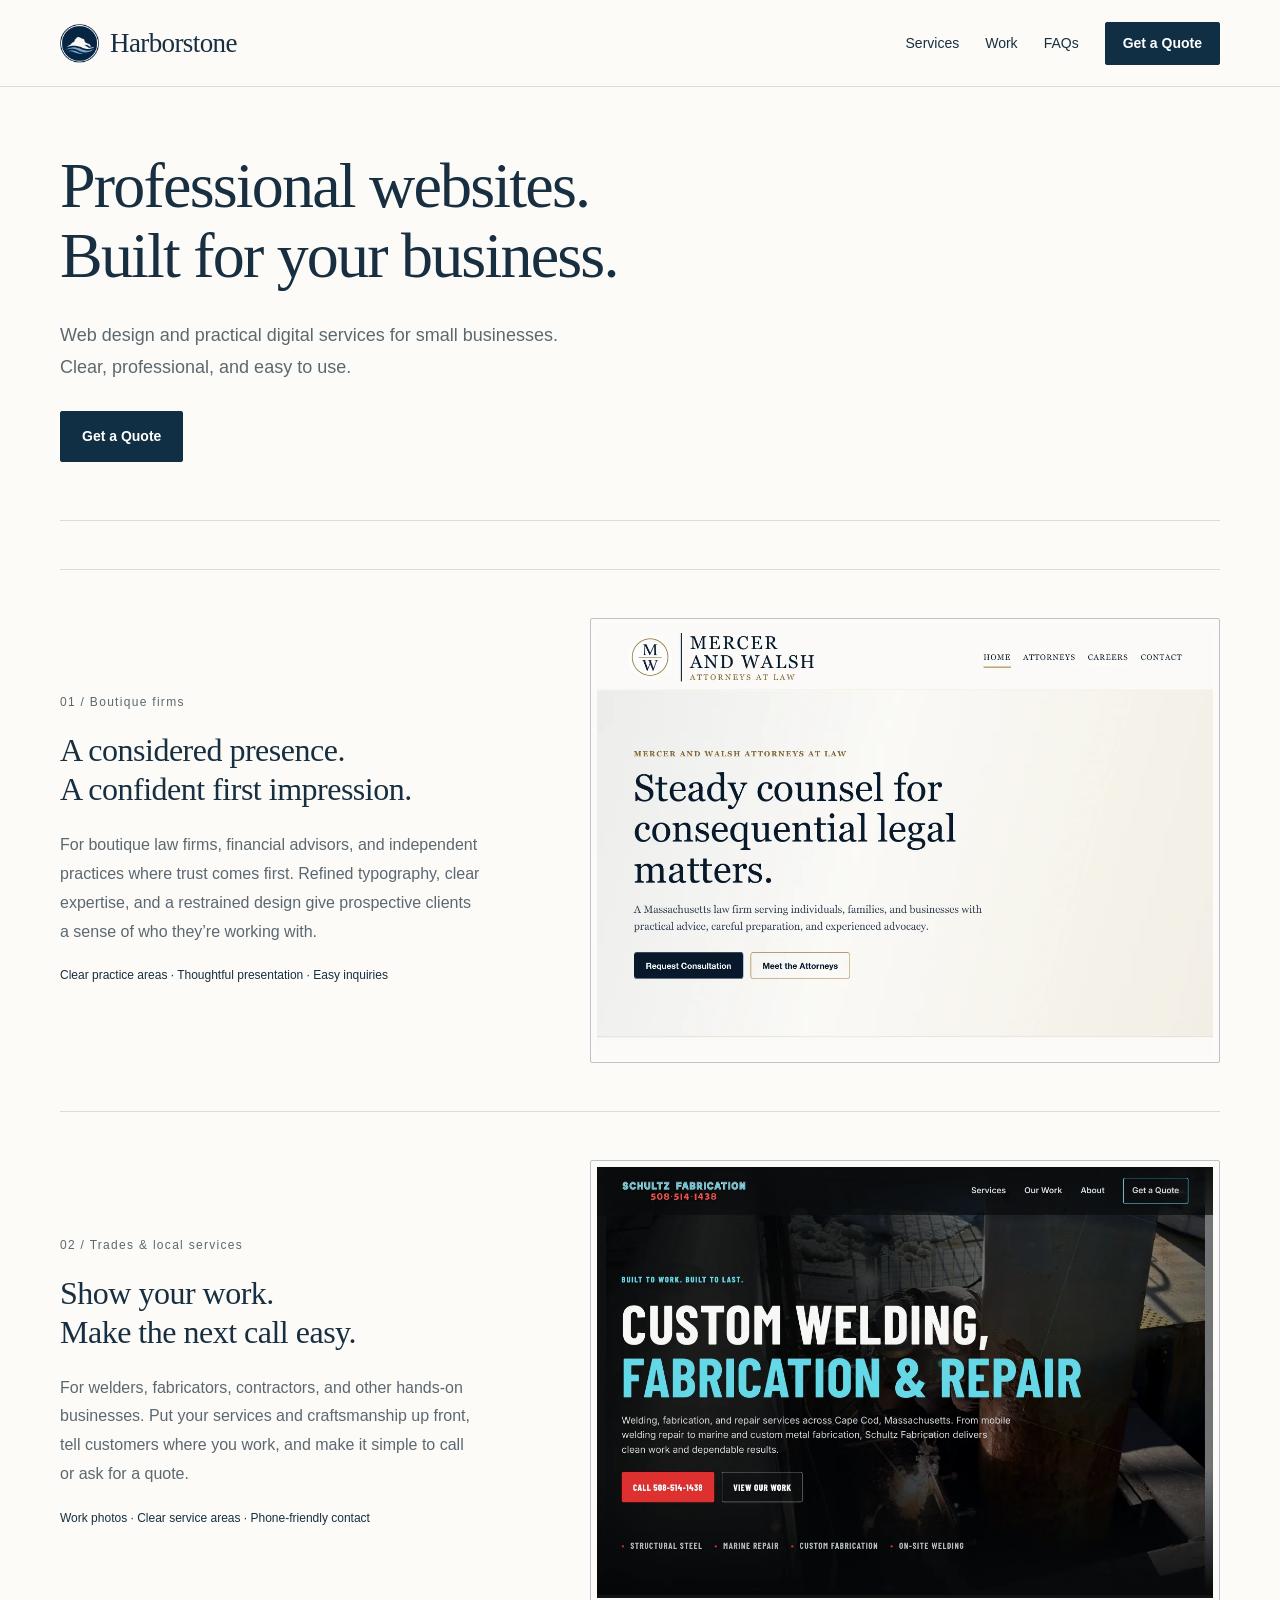
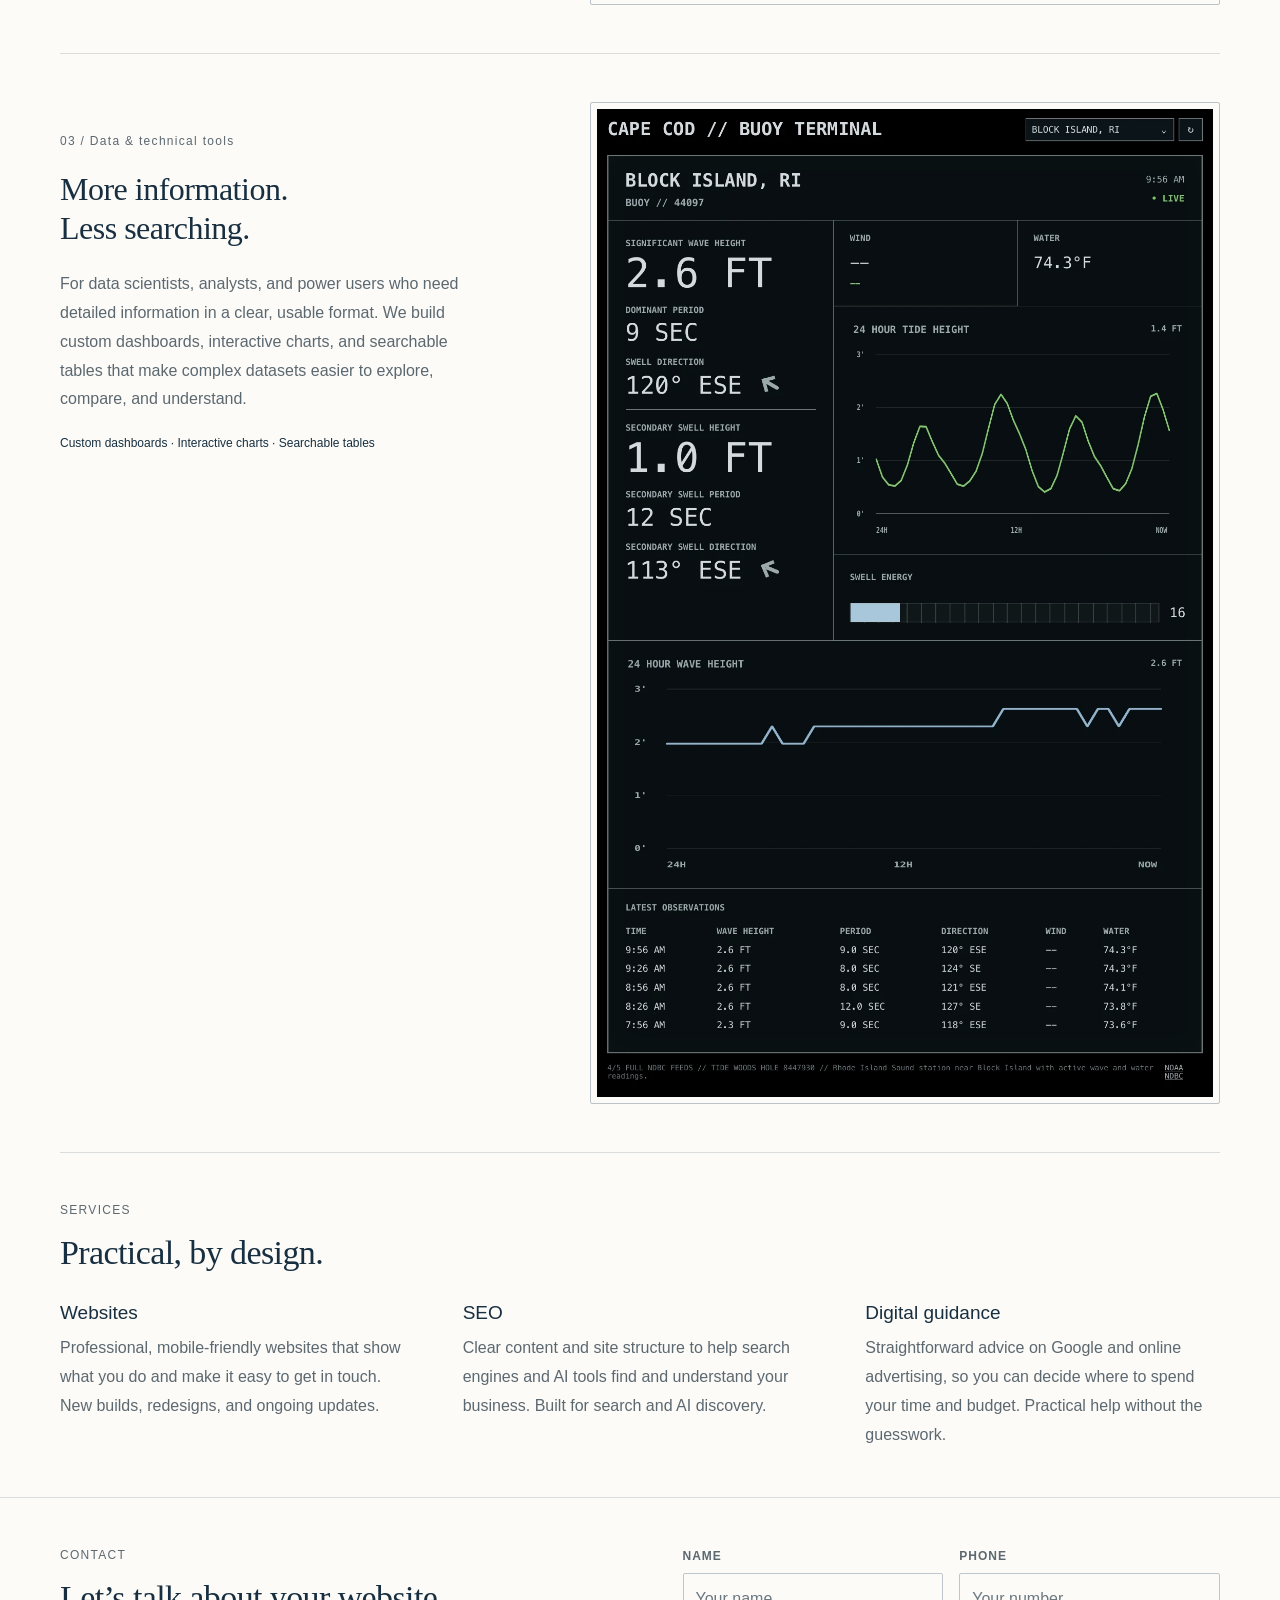
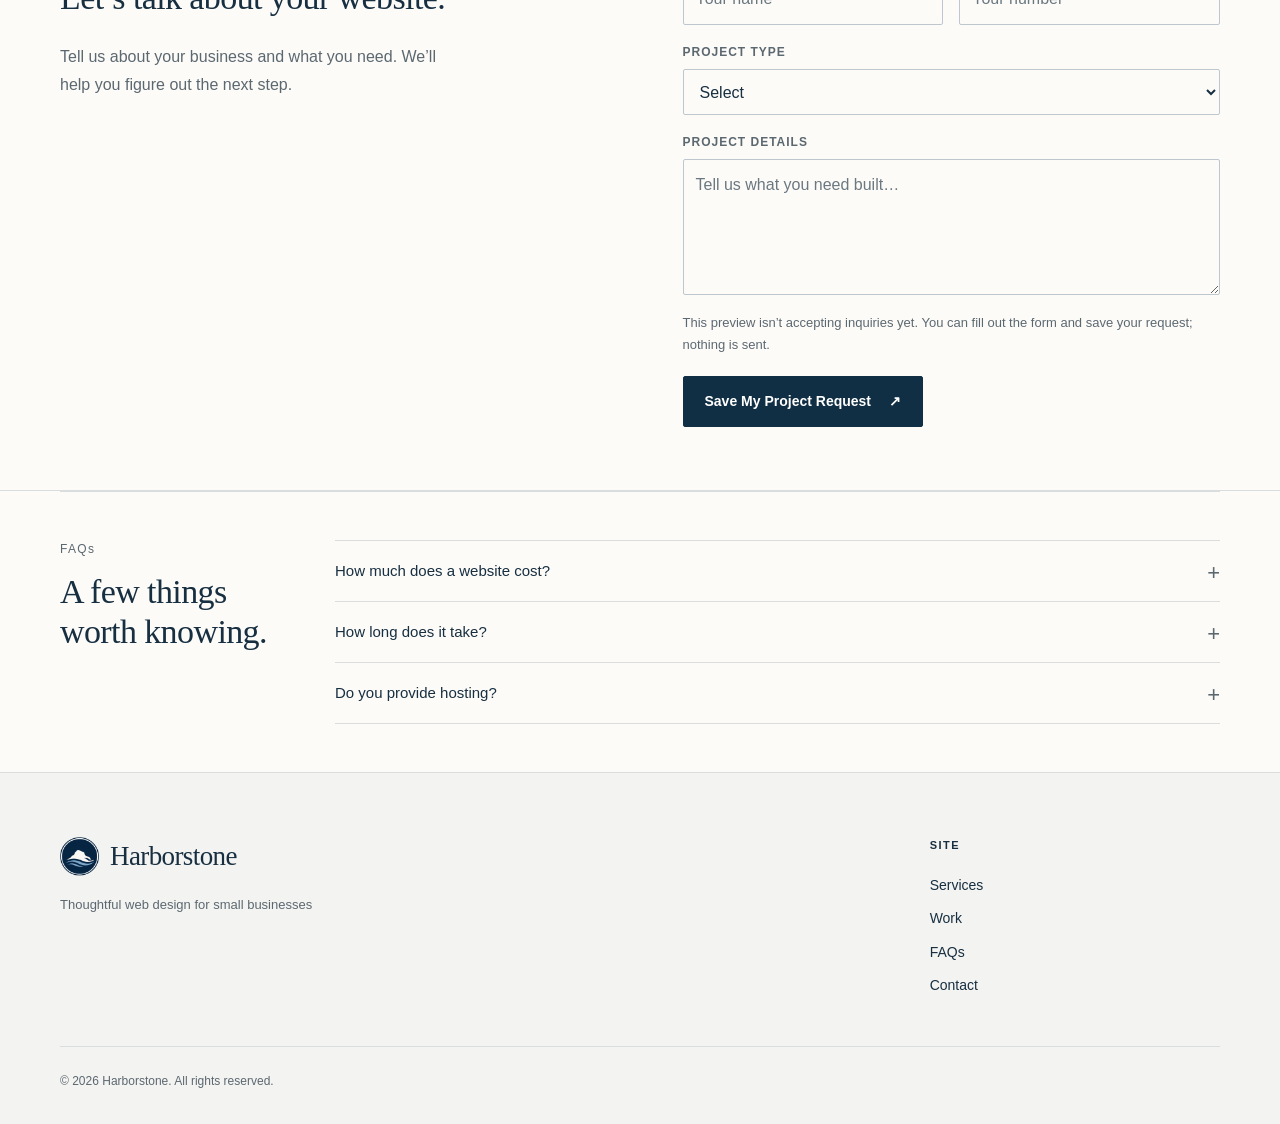
==== index.html @ f4715fef "Add files via upload" ====
<!doctype html>
<html lang="en"><head><meta charset="utf-8"><meta name="viewport" content="width=device-width, initial-scale=1"><title>Harborstone | Websites built for local businesses</title><meta name="description" content="Professional, mobile-friendly websites for small businesses and local trades. Harborstone offers straightforward web design, local SEO foundations, and personal service."><meta name="theme-color" content="#102d42"><meta property="og:type" content="website"><meta property="og:title" content="Harborstone — Professional websites. Built for your business."><meta property="og:description" content="Practical web design and local-search guidance for small businesses. Built with care. Made to bring customers closer."><meta property="og:site_name" content="Harborstone"><link rel="icon" type="image/png" href="./favicon.png"><link rel="stylesheet" href="./styles.css"><script src="./app.js" defer></script><link rel="canonical" href="https://qforman-dev.github.io/Harborstone/"><meta property="og:url" content="https://qforman-dev.github.io/Harborstone/"><meta property="og:image" content="https://qforman-dev.github.io/Harborstone/assets/harborstone.png"><meta property="og:image:alt" content="Harborstone logo"><meta name="twitter:card" content="summary"><script type="application/ld+json">{"@context": "https://schema.org", "@type": "Organization", "name": "Harborstone", "url": "https://qforman-dev.github.io/Harborstone/", "logo": "https://qforman-dev.github.io/Harborstone/assets/harborstone.png", "description": "Web design agency offering professional websites and practical digital services for small businesses and local trades."}</script></head>
<body><a class="skip" href="#main">Skip to content</a><header class="header"><div class="wrap nav"><a class="brand" href="./" aria-label="Harborstone home"><img src="./assets/harborstone.png" alt="" width="44" height="44"><span>Harborstone</span></a><button class="menu" aria-expanded="false" aria-controls="navigation">Menu <span>☰</span></button><nav id="navigation" aria-label="Main navigation"><a href="#services">Services</a><a href="#work">Work</a><a href="#faq">FAQs</a><a class="button small" href="#contact">Get a Quote <span>↗</span></a></nav></div></header>
<main id="main"><section class="hero wrap"><h1>Professional websites.<br>Built for your business.</h1><p class="hero-description">Web design and practical digital services for small businesses. Clear, professional, and easy to use.</p><div class="actions"><a class="button" href="#contact">Get a Quote</a></div></section><section id="work" class="section wrap" aria-label="Website examples"><div class="portfolio-sections">
<section class="portfolio-example" aria-labelledby="professional-title">
<div class="portfolio-copy"><p class="eyebrow">01 / Boutique firms</p><h3 id="professional-title">A considered presence.<br>A confident first impression.</h3><p>For boutique law firms, financial advisors, and independent practices where trust comes first. Refined typography, clear expertise, and a restrained design give prospective clients a sense of who they’re working with.</p><p class="portfolio-detail">Clear practice areas · Thoughtful presentation · Easy inquiries</p></div>
<figure><div class="project-image"><img src="./assets/attorney-website.webp" width="1200" height="840" loading="lazy" alt="Legal services website with refined serif typography and a restrained cream and navy palette"></div></figure>
</section>
<section class="portfolio-example" aria-labelledby="trades-title">
<div class="portfolio-copy"><p class="eyebrow">02 / Trades &amp; local services</p><h3 id="trades-title">Show your work.<br>Make the next call easy.</h3><p>For welders, fabricators, contractors, and other hands-on businesses. Put your services and craftsmanship up front, tell customers where you work, and make it simple to call or ask for a quote.</p><p class="portfolio-detail">Work photos · Clear service areas · Phone-friendly contact</p></div>
<figure><div class="project-image"><img src="./assets/welding-website.webp" width="1200" height="840" loading="lazy" alt="Welding and fabrication website with bold service headings, workshop photography, and a prominent call button"></div></figure>
</section>
<section class="portfolio-example portfolio-example-data" aria-labelledby="data-title">
<div class="portfolio-copy"><p class="eyebrow">03 / Data &amp; technical tools</p><h3 id="data-title">More information.<br>Less searching.</h3><p>For data scientists, analysts, and power users who need detailed information in a clear, usable format. We build custom dashboards, interactive charts, and searchable tables that make complex datasets easier to explore, compare, and understand.</p><p class="portfolio-detail">Custom dashboards · Interactive charts · Searchable tables</p></div>
<figure><div class="project-image"><img class="marine-dashboard-preview" src="./assets/wave-website-full.webp" width="1200" height="1923" loading="lazy" alt="Complete Cape Cod marine dashboard showing wave readings, tide and wave charts, and recent observations"></div></figure>
</section>
</div></section><section id="services" class="section wrap"><div class="section-head"><h2>What we do</h2></div><div class="services"><article><h3>Websites</h3><p>Professional, mobile-friendly websites that show what you do and make it easy to get in touch. New builds, redesigns, and ongoing updates.</p></article><article><h3>SEO</h3><p>Clear content and site structure to help search engines and AI tools find and understand your business. Built for search and AI discovery.</p></article><article><h3>Digital guidance</h3><p>Straightforward advice on Google and online advertising, so you can decide where to spend your time and budget. Practical help without the guesswork.</p></article></div></section>

<section class="faq section wrap" id="faq"><div><h2>Questions</h2></div><div class="questions">
<details><summary>How much does a website cost?</summary><p>The total project cost is $1,500, including $450 dedicated to advertising. We’ll confirm the scope of work and advertising plan with you before the project begins.</p></details>
<details><summary>How long does it take?</summary><p>Most websites are completed within 1–2 weeks. The final timeline depends on the project scope and timely delivery of your content and feedback.</p></details>
<details><summary>Do you provide hosting?</summary><p>Yes. We provide website hosting through Cloudflare and handle the setup as part of the launch process.</p></details>
</div></section>
<section class="contact section" id="contact"><div class="wrap contact-grid"><div><h2>Let’s talk about<br> your website.</h2><p>Tell us about your business and what you need. We’ll help you figure out the next step.</p></div><form id="quote-form" novalidate><div class="form-pair"><label><span class="field-label">NAME</span><input aria-describedby="name-error" name="name" autocomplete="name" required placeholder="Your name"><span class="field-error" id="name-error" aria-live="polite"></span></label><label><span class="field-label">PHONE</span><input aria-describedby="phone-error" name="phone" type="tel" autocomplete="tel" required placeholder="Your number"><span class="field-error" id="phone-error" aria-live="polite"></span></label></div><label><span class="field-label">PROJECT TYPE</span><select aria-describedby="project_type-error" name="project_type" required><option value="" selected disabled>Select</option><option value="Website">Website</option><option value="SEO">SEO</option><option value="Marketing Campaign">Marketing Campaign</option><option value="Ad Campaign">Ad Campaign</option></select><span class="field-error" id="project_type-error" aria-live="polite"></span></label><label><span class="field-label">PROJECT DETAILS</span><textarea aria-describedby="project_details-error" name="project_details" rows="4" required placeholder="Tell us what you need built…"></textarea><span class="field-error" id="project_details-error" aria-live="polite"></span></label><p class="form-note" id="form-note">This preview isn’t accepting inquiries yet. You can fill out the form and save your request; nothing is sent.</p><button class="button light" type="submit" id="submit-button">Save My Project Request <span>↗</span></button><p id="form-status" role="status" aria-live="polite"></p></form></div></section></main>
<footer class="site-footer">
<div class="wrap footer-grid">
 <div class="footer-brand">
  <a class="brand" href="./" aria-label="Harborstone home"><img src="./assets/harborstone.png" alt="" width="40" height="40"><span>Harborstone</span></a>
  <p class="footer-tagline">Thoughtful web design for small businesses</p>
 </div>
 <nav class="footer-column" aria-labelledby="footer-site-title">
  <h2 id="footer-site-title">Site</h2>
  <a href="#services">Services</a><a href="#work">Work</a><a href="#faq">FAQs</a><a href="#contact">Contact</a>
 </nav>

</div>
<div class="wrap footer-legal"><span>© <span id="year">2026</span> Harborstone. All rights reserved.</span></div>
</footer></body></html>
---- styles.css ----
:root{--navy:#112f44;--ink:#172f40;--muted:#5c6870;--blue:#55768c;--paper:#fcfbf8;--border:#d9ddde;--serif:Georgia,'Times New Roman',serif}*{box-sizing:border-box}html{scroll-padding-top:100px}body{margin:0;background:var(--paper);color:var(--ink);font:16px/1.75 Arial,Helvetica,sans-serif}h1,h2,h3,p{margin-top:0}a{color:inherit;text-decoration:none}button,input,textarea,select{font:inherit}button,a{touch-action:manipulation}a:focus-visible,button:focus-visible,summary:focus-visible{outline:2px solid var(--blue);outline-offset:5px}.wrap{width:min(1160px,calc(100% - 96px));margin:auto}.header{position:sticky;top:0;z-index:10;background:var(--paper);border-bottom:1px solid var(--border)}.nav{min-height:86px;display:flex;justify-content:space-between;align-items:center;gap:30px}.brand{display:flex;align-items:center;gap:11px;flex-shrink:0}.brand img{width:39px;height:39px;object-fit:contain}.brand>span{font:27px var(--serif);letter-spacing:-.6px}.brand small{display:block;font:9px Arial,sans-serif;letter-spacing:1.2px}.nav nav{display:flex;gap:26px;align-items:center;font-size:14px}.nav a:hover,footer a:hover{color:var(--blue)}.button{display:inline-flex;justify-content:center;align-items:center;gap:18px;padding:14px 21px;background:var(--navy);color:#fff;border:1px solid var(--navy);border-radius:2px;font-size:14px;line-height:1.5;font-weight:600;cursor:pointer;transition:background .16s}.button:hover,.nav .button:hover{background:#284b61;color:white}.button.small{padding:10px 17px}.button.small span{display:none}.text-link{display:inline-flex;gap:18px;align-items:center;font-size:14px;border-bottom:1px solid #a5b0b7;padding:4px 0;line-height:1.5}.text-link:hover{color:var(--blue)}.menu{display:none}.skip{position:fixed;top:-100px;left:12px;z-index:30;padding:12px;background:white}.skip:focus{top:12px}.hero{padding-top:74px;padding-bottom:66px}.eyebrow{font-size:12px;font-weight:500;letter-spacing:1.3px;line-height:1.5;margin-bottom:25px;color:var(--muted)}h1{font:400 clamp(42px,5vw,68px)/1.1 var(--serif);letter-spacing:-1.8px;margin-bottom:27px}.hero-description{max-width:630px;font-size:18px;line-height:1.8;color:var(--muted);margin-bottom:27px}.actions{display:flex;align-items:center;gap:28px;flex-wrap:wrap}.hero-note{font-size:13px;color:var(--muted);margin:25px 0 0}.section{padding-top:65px;padding-bottom:65px}.section.wrap{border-top:1px solid var(--border)}.section-head{display:grid;grid-template-columns:240px 1fr;gap:35px;margin-bottom:35px;align-items:start}.section-head .eyebrow{margin:8px 0 0}.section h2,.why h2{font:400 37px/1.2 var(--serif);letter-spacing:-.7px;margin-bottom:0}.section-head p:not(.eyebrow){margin:14px 0 0;color:var(--muted)}.projects{display:grid;grid-template-columns:repeat(3,minmax(0,1fr));gap:25px}.project-image{display:block;overflow:hidden;border:1px solid var(--border);background:#edf0ef}.project-image img{display:block;width:100%;height:auto;aspect-ratio:10/7;object-fit:cover;object-position:top;transition:opacity .2s}.project-image:hover img{opacity:.85}.project-industry{font-size:12px;color:var(--muted);margin:19px 0 5px}.project h3{font-size:18px;font-weight:500;line-height:1.4;margin-bottom:10px}.project>p:not(.project-industry){font-size:15px;color:var(--muted);line-height:1.75;margin-bottom:15px}.project .text-link{font-size:13px}.services{display:grid;grid-template-columns:repeat(3,minmax(0,1fr));border-top:1px solid var(--border);border-bottom:1px solid var(--border)}.services article{padding:28px 28px 26px 0}.services article+article{border-left:1px solid var(--border);padding-left:28px}.services h3{font-size:21px;font-weight:500;line-height:1.3;margin-bottom:18px}.services h3 br{display:none}.services p{font-size:16px;color:var(--muted);line-height:1.8}.services ul{list-style:none;padding:0;margin:20px 0 0;font-size:14px;color:var(--muted)}.services li{margin:6px 0}.why{padding:58px 0;background:#eef1f2}.why-grid{display:grid;grid-template-columns:1fr 1fr;gap:85px}.why .eyebrow{display:none}.why h2{font-size:34px;line-height:1.25;margin-bottom:23px}.why em{font-style:normal}.why-grid>div>p{color:var(--muted);margin:0;font-size:16px}.outcomes article{border-top:1px solid #cdd5d9;padding:18px 0}.outcomes article:first-child{padding-top:0;border-top:0}.outcomes article:last-child{padding-bottom:0}.outcomes article>span{display:none}.outcomes h3{font-size:17px;font-weight:500;margin-bottom:5px}.outcomes p{font-size:15px;color:var(--muted);line-height:1.8;margin:0}.process{border-bottom:1px solid var(--border)}.steps{display:grid;grid-template-columns:repeat(4,minmax(0,1fr));gap:30px}.steps article{border-top:1px solid var(--border);padding-top:18px}.steps span{font-size:12px;color:var(--muted)}.steps h3{font-size:18px;line-height:1.5;font-weight:500;margin:18px 0 13px}.steps p{font-size:15px;line-height:1.8;color:var(--muted);margin:0}.section.wrap.about{border-top:0}.about{display:grid;grid-template-columns:240px 1fr;gap:35px}.about>.eyebrow{margin-top:8px}.about-copy h2{max-width:690px;margin-bottom:25px}.about-copy p{color:var(--muted);font-size:16px;max-width:740px}.about-copy .text-link{margin-top:3px}.faq{display:grid;grid-template-columns:240px 1fr;gap:35px}.faq h2{font-size:30px}.faq>div>p:last-child{font-size:14px;color:var(--muted);margin-top:20px}.faq a{text-decoration:underline;text-underline-offset:4px}.questions{border-top:1px solid var(--border)}details{border-bottom:1px solid var(--border)}summary{position:relative;list-style:none;padding:17px 34px 17px 0;cursor:pointer;font-size:15px}summary::-webkit-details-marker{display:none}summary:after{content:'+';position:absolute;right:0;top:13px;font-size:22px;color:var(--muted)}details[open] summary:after{content:'−'}details p{font-size:16px;color:var(--muted);padding-right:30px;margin-bottom:20px}.contact{background:#eef1f2;border-top:1px solid var(--border);border-bottom:1px solid var(--border)}.contact-grid{display:grid;grid-template-columns:1fr 1fr;gap:85px}.contact h2{font-size:40px;margin-bottom:24px}.contact-grid>div>p:not(.eyebrow){max-width:395px;color:var(--muted)}label{font-size:14px;display:block;margin-bottom:17px}label>span{color:var(--muted)}label small{font-size:12px;color:var(--muted)}input,textarea,select{display:block;width:100%;min-width:0;min-height:46px;margin-top:6px;padding:11px 12px;background:var(--paper);color:var(--ink);border:1px solid #bdc7cd;border-radius:2px;font-size:16px}input::placeholder,textarea::placeholder{color:#6b7880;opacity:1}textarea{resize:vertical}input:focus,textarea:focus,select:focus{outline:2px solid var(--blue);outline-offset:2px}.form-pair{display:grid;grid-template-columns:repeat(2,minmax(0,1fr));gap:16px}.form-note{font-size:13px;color:var(--muted);line-height:1.7;margin:5px 0 19px}#form-status{font-size:14px;margin:15px 0 0}.footer-top{display:flex;align-items:center;justify-content:space-between;gap:30px;padding-top:36px;padding-bottom:30px}.footer-top p{display:none}.footer-top nav{display:flex;flex-wrap:wrap;gap:24px;font-size:14px}.footer-bottom{display:flex;justify-content:space-between;flex-wrap:wrap;gap:15px;border-top:1px solid var(--border);padding-top:17px;padding-bottom:24px;font-size:12px;color:var(--muted)}.privacy{max-width:760px;padding:60px 0 90px}.privacy h1{font-size:46px}.privacy h2{font:28px var(--serif);margin-top:32px}.privacy p{color:var(--muted)}
@media(max-width:1000px){.wrap{width:calc(100% - 56px)}.nav nav{gap:18px}.section-head,.about,.faq{grid-template-columns:180px 1fr;gap:28px}.why-grid,.contact-grid{gap:45px}.projects{gap:20px}.services article{padding-right:20px}.services article+article{padding-left:20px}.steps{gap:23px}}
@media(max-width:760px){html{scroll-padding-top:86px}.wrap{width:calc(100% - 40px)}.nav{min-height:74px;gap:15px}.brand>span{font-size:25px}.brand img{width:35px;height:35px}.menu{display:flex;gap:12px;align-items:center;padding:8px 10px;background:none;border:1px solid var(--border);color:var(--ink);font-size:14px}.nav nav{display:none;position:absolute;top:74px;left:0;right:0;padding:15px 20px 20px;background:var(--paper);border-bottom:1px solid var(--border);flex-direction:column;align-items:stretch;gap:0}.nav nav.open{display:flex}.nav nav>a{padding:10px}.nav nav>.button{margin-top:10px}.hero{padding-top:49px;padding-bottom:43px}h1{font-size:45px;letter-spacing:-1.2px;line-height:1.12}.hero-description{font-size:17px}.hero-note{font-size:12px}.actions{gap:20px}.section{padding-top:45px;padding-bottom:45px}.section-head,.about,.faq{display:block}.section-head{margin-bottom:26px}.section-head .eyebrow,.about>.eyebrow{margin:0 0 18px}.section h2,.why h2{font-size:32px;letter-spacing:-.5px}.projects{grid-template-columns:1fr;gap:32px}.project-image img{aspect-ratio:10/7}.project h3{font-size:20px}.project>p:not(.project-industry){font-size:16px;max-width:550px}.services{grid-template-columns:1fr}.services article,.services article+article{padding:24px 0;border-left:0}.services article+article{border-top:1px solid var(--border)}.services h3{font-size:22px}.services ul{margin-top:15px}.why{padding:44px 0}.why-grid{grid-template-columns:1fr;gap:30px}.why h2 br{display:none}.outcomes p{font-size:16px}.steps{grid-template-columns:1fr 1fr;gap:27px 25px}.steps p{font-size:16px}.about-copy h2{margin-bottom:20px}.faq>div:first-child{margin-bottom:26px}.faq h2 br{display:none}.faq .eyebrow{margin-bottom:17px}.contact-grid{grid-template-columns:1fr;gap:25px}.contact h2{font-size:36px}.contact-grid>div>p:not(.eyebrow){max-width:560px}.footer-top{flex-wrap:wrap;gap:24px}.footer-top nav{width:100%;gap:14px 22px}.footer-bottom>span:nth-child(2){display:none}}
@media(max-width:380px){.wrap{width:calc(100% - 32px)}h1{font-size:38px}.brand>span{font-size:23px}.brand{gap:8px}.menu{font-size:12px}.form-pair{grid-template-columns:1fr;gap:0}.steps{grid-template-columns:1fr}.steps h3 br{display:none}.button{padding:13px 15px;font-size:13px}}
@media(prefers-reduced-motion:reduce){*,*:before,*:after{transition:none!important;animation:none!important}}

/* Minimal presentation: fewer labels, lighter structure, consistent surfaces. */
.section-head{display:block;margin-bottom:28px}.section-head h2,.about>h2,.faq h2{font-family:Arial,Helvetica,sans-serif;font-size:22px;font-weight:500;letter-spacing:-.4px}.hero{padding-top:64px;padding-bottom:58px}.hero-description{max-width:530px}.section{padding-top:48px;padding-bottom:48px}.project-image{border:0}.project-image img{transition:none}.project-image:hover img{opacity:1}.project h3{margin-bottom:0}.project-industry{margin-top:16px}.services{border:0;gap:36px}.services article,.services article+article{border:0;padding:0}.services h3{font-size:19px}.services p{margin:0}.process{background:var(--paper);border-top:1px solid var(--border)}.steps h3{margin-top:10px}.steps p{font-size:16px}.about{grid-template-columns:240px 1fr}.about-copy p:last-child{margin-bottom:0}.contact{background:var(--paper)}.contact h2{font-size:36px}.footer-top{padding-top:28px;padding-bottom:24px}
@media(max-width:760px){.hero{padding-top:42px;padding-bottom:38px}.section{padding-top:36px;padding-bottom:36px}.section-head h2,.about>h2,.faq h2{font-size:21px}.about>h2{margin-bottom:22px}.services{gap:25px}.services article,.services article+article{padding:0}.projects{gap:27px}.contact h2{font-size:32px}}

/* Serif display titles pair with sans-serif labels, service headings, and body copy. */
/* Section titles use one editorial hierarchy throughout the page. */
.section-head h2,.about>h2,.faq h2,.contact h2{font-family:var(--serif);font-size:34px;font-weight:400;letter-spacing:-.6px;line-height:1.2}
.section-head .eyebrow,.about>.eyebrow,.faq .eyebrow,.contact .eyebrow{margin:0 0 14px;color:var(--muted)}
@media(max-width:760px){.section-head h2,.about>h2,.faq h2,.contact h2{font-size:30px}}
/* Process: one calm sequence with a shared reading edge. */
.process>.wrap{display:grid;grid-template-columns:240px minmax(0,1fr);gap:35px;align-items:start}.process .section-head{margin:0;padding-top:23px}.process .steps{display:block}.process .steps article{display:grid;grid-template-columns:34px 120px minmax(0,1fr);gap:22px;align-items:baseline;padding:24px 0;border-top:1px solid var(--border)}.process .steps article:first-child{border-top:0;padding-top:20px}.process .steps article:last-child{padding-bottom:20px}.process .steps span{font-size:12px;font-variant-numeric:tabular-nums;letter-spacing:.5px}.process .steps h3{font-family:var(--serif);font-size:28px;font-weight:400;line-height:1.2;letter-spacing:-.4px;margin:0}.process .steps p{font-size:16px;line-height:1.75;margin:0;max-width:470px}
@media(max-width:1000px){.process>.wrap{grid-template-columns:180px minmax(0,1fr);gap:28px}.process .steps article{grid-template-columns:25px 90px minmax(0,1fr);gap:18px}}
@media(max-width:760px){.process>.wrap{display:block}.process .section-head{padding-top:0;margin-bottom:20px}.process .steps article,.process .steps article:first-child{grid-template-columns:28px minmax(0,1fr);gap:8px 16px;padding:22px 0}.process .steps p{grid-column:2}.process .steps h3{font-size:27px}.process .steps span{align-self:center}.process .steps article:last-child{padding-bottom:0}}

/* Keep the conversion flow visually ordered: quote, About, then questions. */
main{display:flex;flex-direction:column}
main>.hero{order:1}
main>#work{order:2}
main>#services{order:3}
main>#process{order:4}
main>.contact{order:5}
main>#about{order:6}
main>.faq{order:7}

/* Desktop process: a compact reading column instead of a wide table. */
@media(min-width:761px){
.process>.wrap{display:block}
.process .section-head{padding-top:0;margin:0 0 24px}
.process .steps{max-width:780px}
.process .steps article,.process .steps article:first-child{grid-template-columns:36px minmax(0,1fr);column-gap:22px;row-gap:8px;padding:23px 0;align-items:start}
.process .steps span{grid-column:1;grid-row:1/3;padding-top:7px}
.process .steps h3{grid-column:2;font-family:Arial,Helvetica,sans-serif;font-size:22px;line-height:1.35;font-weight:500;letter-spacing:-.3px}
.process .steps p{grid-column:2;max-width:none}
.process .steps article:last-child{padding-bottom:0}
}

/* Preserve every dashboard panel instead of cropping to a landscape thumbnail. */
.project-image img.marine-dashboard-preview{aspect-ratio:auto;height:auto;object-fit:contain}

/* A quiet frame ties the different project palettes back to Harborstone. */
.project-image{border:1px solid #b9c3c9;padding:6px;background:var(--paper);border-radius:2px}

/* Each example has its own audience, reading space, and framed preview. */
.portfolio-example{display:grid;grid-template-columns:minmax(0,.85fr) minmax(0,1.15fr);gap:64px;align-items:center;padding:48px 0;border-top:1px solid var(--border)}
.portfolio-example:last-child{padding-bottom:0}
.portfolio-copy{max-width:420px}
.portfolio-copy .eyebrow{color:var(--muted);margin:0 0 20px}
.portfolio-copy h3{font-family:var(--serif);font-size:32px;font-weight:400;line-height:1.22;letter-spacing:-.5px;margin:0 0 22px}
.portfolio-copy>p:not(.eyebrow){font-size:16px;line-height:1.8;color:var(--muted);margin:0 0 18px}
.portfolio-copy>p.portfolio-detail{font-size:12px;line-height:1.9;margin-bottom:0;color:var(--ink)}
.portfolio-example figure{margin:0;min-width:0}
.portfolio-example-data{align-items:start}
.portfolio-example-data .portfolio-copy{padding-top:30px}
@media(max-width:1000px){.portfolio-example{gap:32px}.portfolio-copy h3{font-size:28px}}
@media(max-width:760px){.portfolio-example{grid-template-columns:1fr;gap:25px;padding:32px 0}.portfolio-copy{max-width:560px}.portfolio-copy h3{font-size:29px;margin-bottom:18px}.portfolio-copy .eyebrow{margin-bottom:16px}.portfolio-example-data .portfolio-copy{padding-top:0}}

/* Equal service columns and spacing, with a full-width mobile stack. */
#services{padding-block:48px}
#services .services{display:grid;grid-template-columns:repeat(3,1fr);gap:48px;align-items:stretch}
#services .services article{display:flex;flex-direction:column;gap:8px;min-width:0;padding:0;border:0}
#services .services h3,#services .services p{margin:0}
#quote-form .field-label{display:block;font-size:12px;font-weight:600;letter-spacing:1px;color:var(--muted)}
/* Error messages occupy the existing 17px label spacing without moving fields. */
#quote-form label{position:relative}
#quote-form .field-error{position:absolute;top:100%;left:0;font-size:12px;line-height:17px;color:#8b3734}
#quote-form [aria-invalid="true"]{border-color:#8b3734}
@media(max-width:760px){
 #services{padding-block:36px}
 #services .services{grid-template-columns:1fr;gap:25px}
}

/* Footer: existing cream and navy, with a quieter surface and clear link groups. */
.site-footer{background:color-mix(in srgb,var(--paper) 96%,var(--ink));border-top:1px solid var(--border);padding:64px 0 32px}
.footer-grid{display:grid;grid-template-columns:minmax(0,1fr) minmax(160px,.35fr);gap:40px;padding-bottom:48px}
.footer-brand .brand{margin-bottom:18px}
.footer-brand p{font-size:13px;line-height:1.7;margin:0;color:var(--muted)}
.footer-brand .footer-location{margin-top:12px}
.footer-column{display:flex;flex-direction:column;align-items:flex-start;gap:9px;font-size:14px;min-width:0}
.footer-column h2{font-family:Arial,Helvetica,sans-serif;font-size:11px;line-height:1.5;font-weight:600;letter-spacing:1.5px;text-transform:uppercase;margin:0 0 10px}
.footer-legal{display:flex;justify-content:space-between;align-items:center;gap:20px;border-top:1px solid var(--border);padding-top:24px;font-size:12px;color:var(--muted)}
.footer-legal nav{display:flex;align-items:center;gap:12px;flex-wrap:wrap}
.site-footer a{transition:color .16s}
@media(max-width:1000px){.footer-grid{grid-template-columns:repeat(2,minmax(0,1fr));gap:36px 48px}}
@media(max-width:600px){.site-footer{padding-top:48px}.footer-grid{grid-template-columns:1fr;gap:32px;padding-bottom:36px}.footer-legal{flex-direction:column;text-align:center;gap:12px}.footer-legal nav{justify-content:center}}
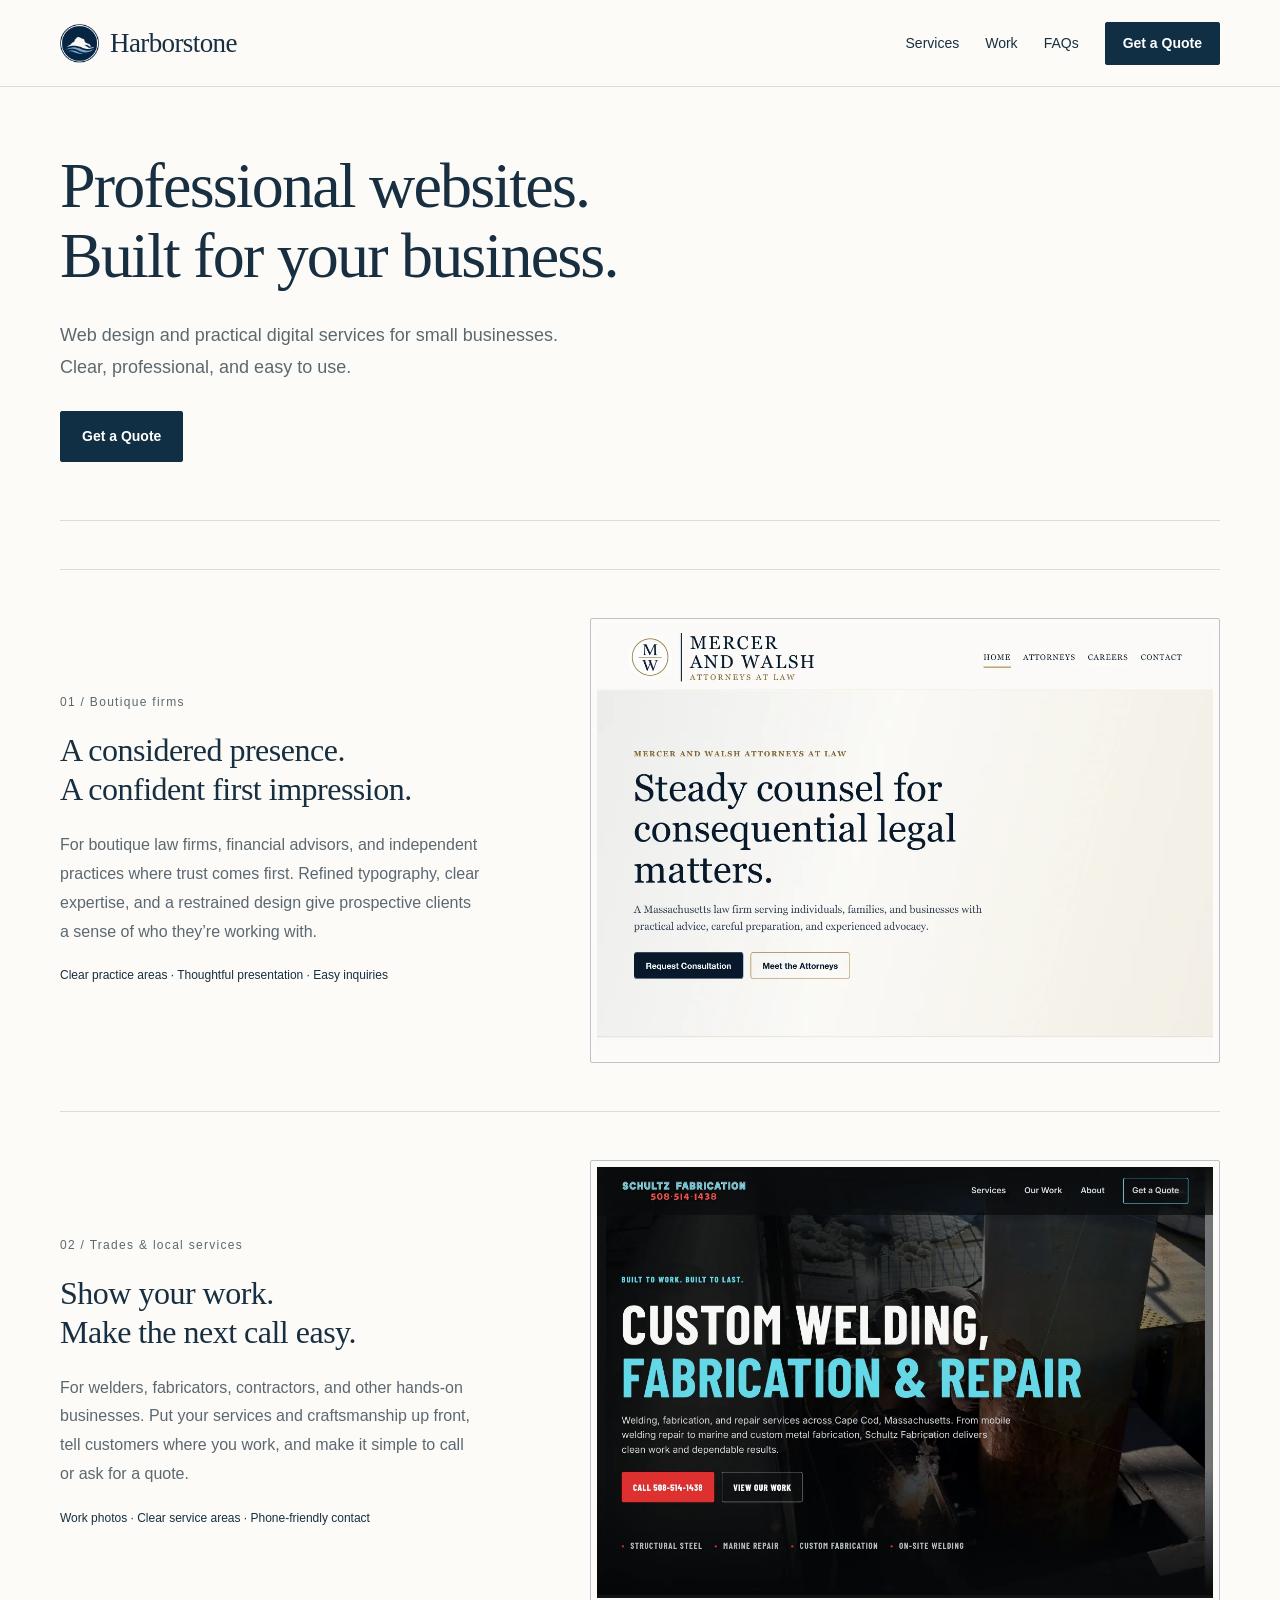
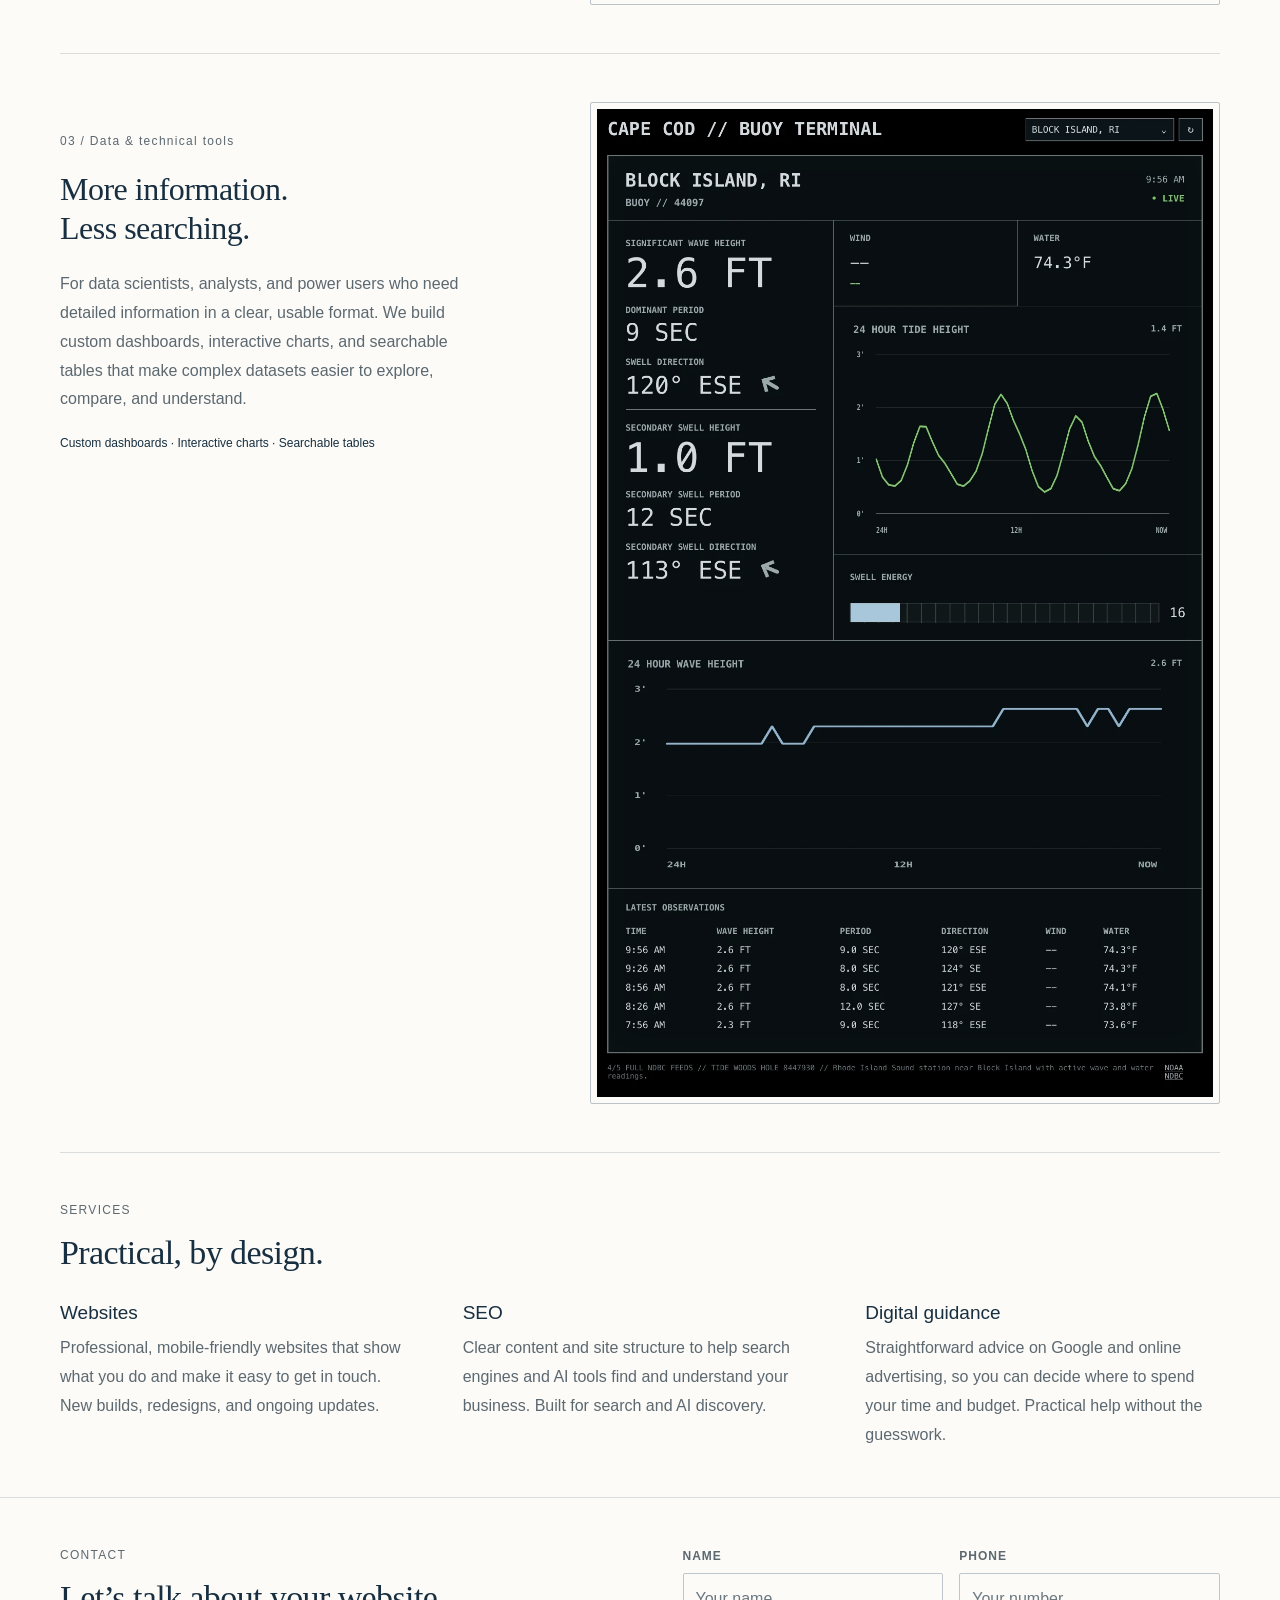
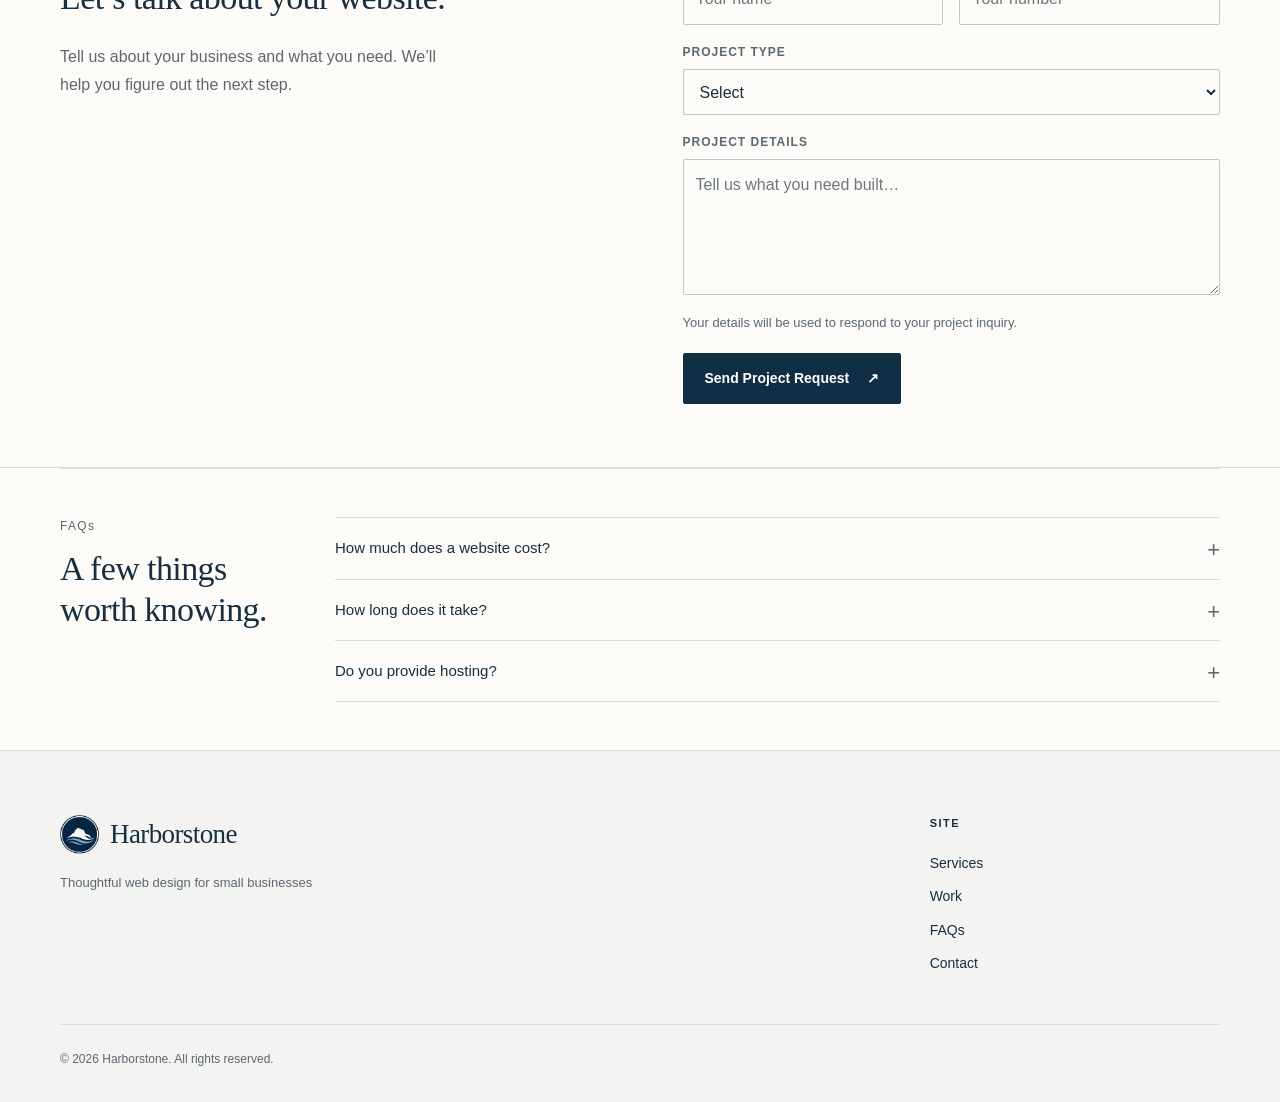
==== commit a41b8ed9: "Add files via upload" ====
--- a/index.html
+++ b/index.html
@@ -21,7 +21,7 @@
 <details><summary>How long does it take?</summary><p>Most websites are completed within 1–2 weeks. The final timeline depends on the project scope and timely delivery of your content and feedback.</p></details>
 <details><summary>Do you provide hosting?</summary><p>Yes. We provide website hosting through Cloudflare and handle the setup as part of the launch process.</p></details>
 </div></section>
-<section class="contact section" id="contact"><div class="wrap contact-grid"><div><h2>Let’s talk about<br> your website.</h2><p>Tell us about your business and what you need. We’ll help you figure out the next step.</p></div><form id="quote-form" novalidate><div class="form-pair"><label><span class="field-label">NAME</span><input aria-describedby="name-error" name="name" autocomplete="name" required placeholder="Your name"><span class="field-error" id="name-error" aria-live="polite"></span></label><label><span class="field-label">PHONE</span><input aria-describedby="phone-error" name="phone" type="tel" autocomplete="tel" required placeholder="Your number"><span class="field-error" id="phone-error" aria-live="polite"></span></label></div><label><span class="field-label">PROJECT TYPE</span><select aria-describedby="project_type-error" name="project_type" required><option value="" selected disabled>Select</option><option value="Website">Website</option><option value="SEO">SEO</option><option value="Marketing Campaign">Marketing Campaign</option><option value="Ad Campaign">Ad Campaign</option></select><span class="field-error" id="project_type-error" aria-live="polite"></span></label><label><span class="field-label">PROJECT DETAILS</span><textarea aria-describedby="project_details-error" name="project_details" rows="4" required placeholder="Tell us what you need built…"></textarea><span class="field-error" id="project_details-error" aria-live="polite"></span></label><p class="form-note" id="form-note">This preview isn’t accepting inquiries yet. You can fill out the form and save your request; nothing is sent.</p><button class="button light" type="submit" id="submit-button">Save My Project Request <span>↗</span></button><p id="form-status" role="status" aria-live="polite"></p></form></div></section></main>
+<section class="contact section" id="contact"><div class="wrap contact-grid"><div><h2>Let’s talk about<br> your website.</h2><p>Tell us about your business and what you need. We’ll help you figure out the next step.</p></div><form id="quote-form" action="https://formspree.io/f/mrpgnadj" method="post" novalidate><div class="form-pair"><label><span class="field-label">NAME</span><input aria-describedby="name-error" name="name" autocomplete="name" required placeholder="Your name"><span class="field-error" id="name-error" aria-live="polite"></span></label><label><span class="field-label">PHONE</span><input aria-describedby="phone-error" name="phone" type="tel" autocomplete="tel" required placeholder="Your number"><span class="field-error" id="phone-error" aria-live="polite"></span></label></div><label><span class="field-label">PROJECT TYPE</span><select aria-describedby="project_type-error" name="project_type" required><option value="" selected disabled>Select</option><option value="Website">Website</option><option value="SEO">SEO</option><option value="Marketing Campaign">Marketing Campaign</option><option value="Ad Campaign">Ad Campaign</option></select><span class="field-error" id="project_type-error" aria-live="polite"></span></label><label><span class="field-label">PROJECT DETAILS</span><textarea aria-describedby="project_details-error" name="project_details" rows="4" required placeholder="Tell us what you need built…"></textarea><span class="field-error" id="project_details-error" aria-live="polite"></span></label><p class="form-note" id="form-note">Your details will be used to respond to your project inquiry.</p><button class="button light" type="submit" id="submit-button">Send Project Request <span>↗</span></button><p id="form-status" role="status" aria-live="polite"></p></form></div></section></main>
 <footer class="site-footer">
 <div class="wrap footer-grid">
  <div class="footer-brand">
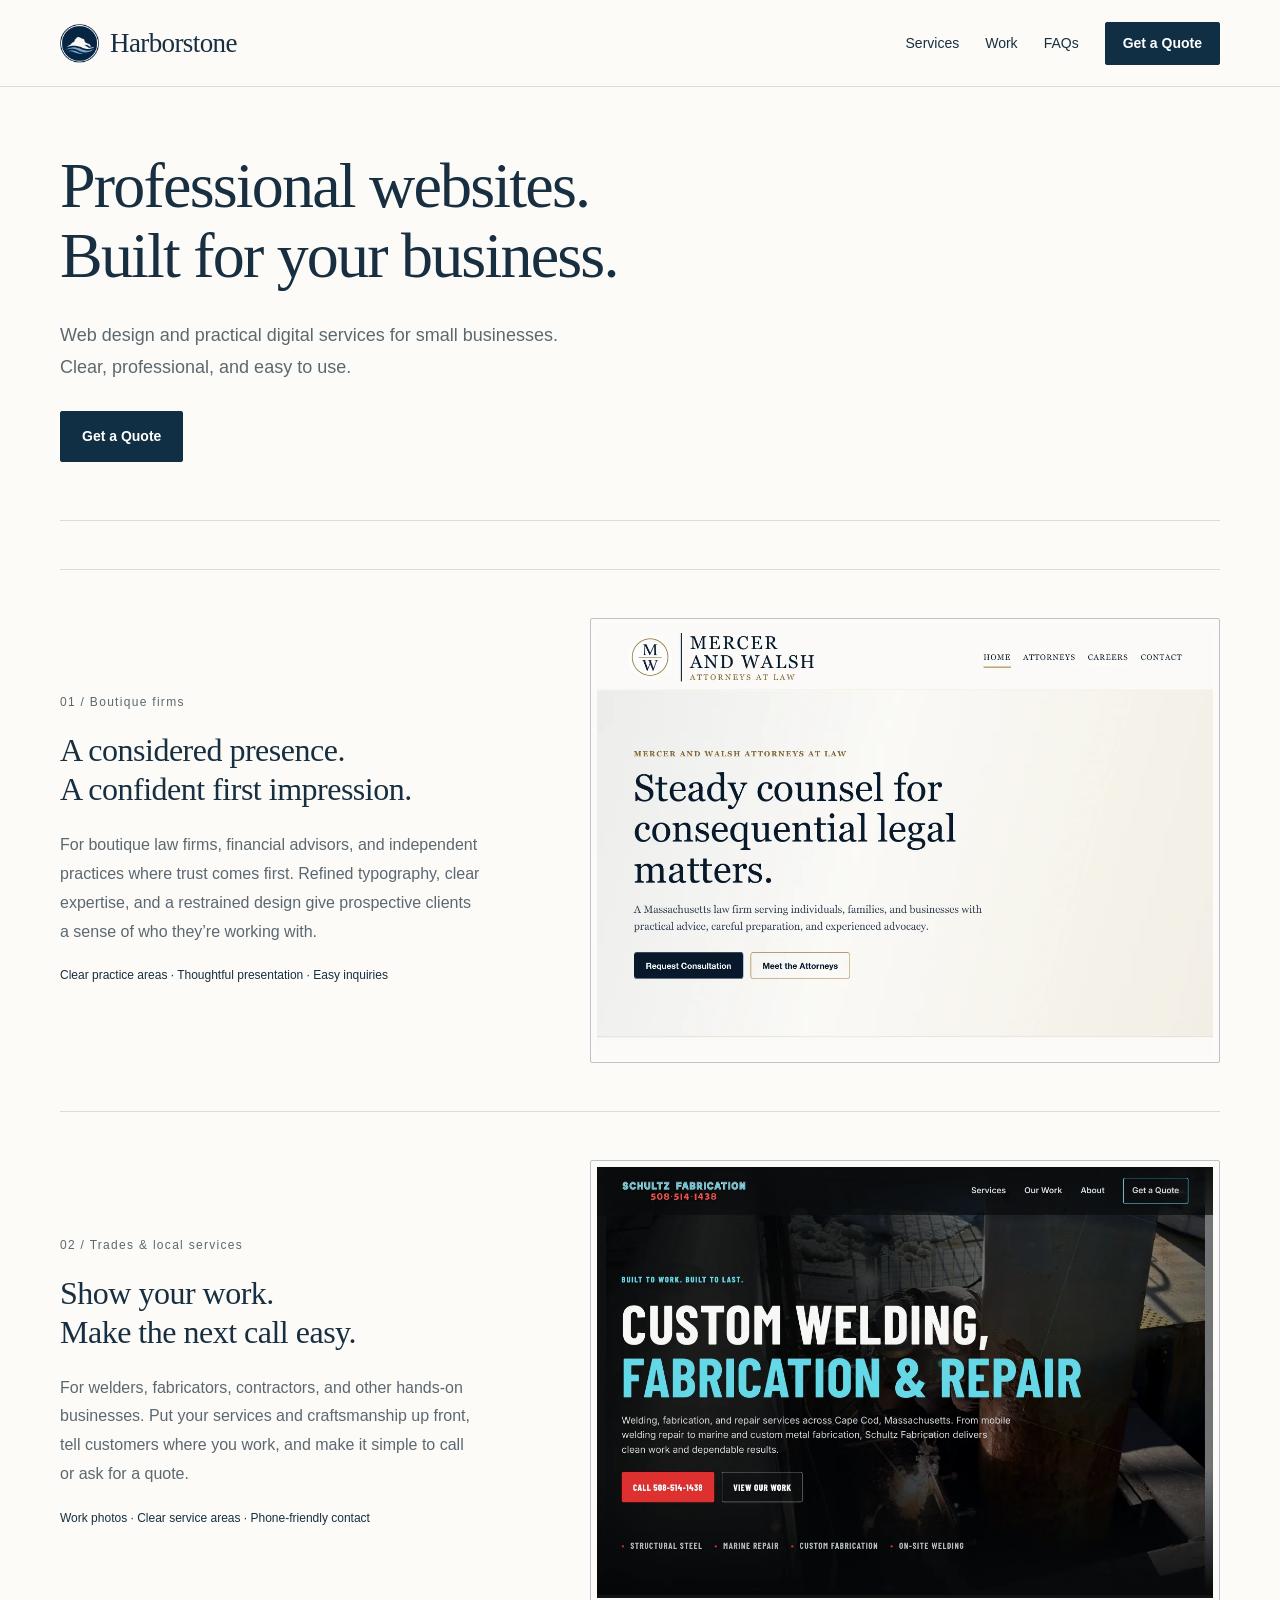
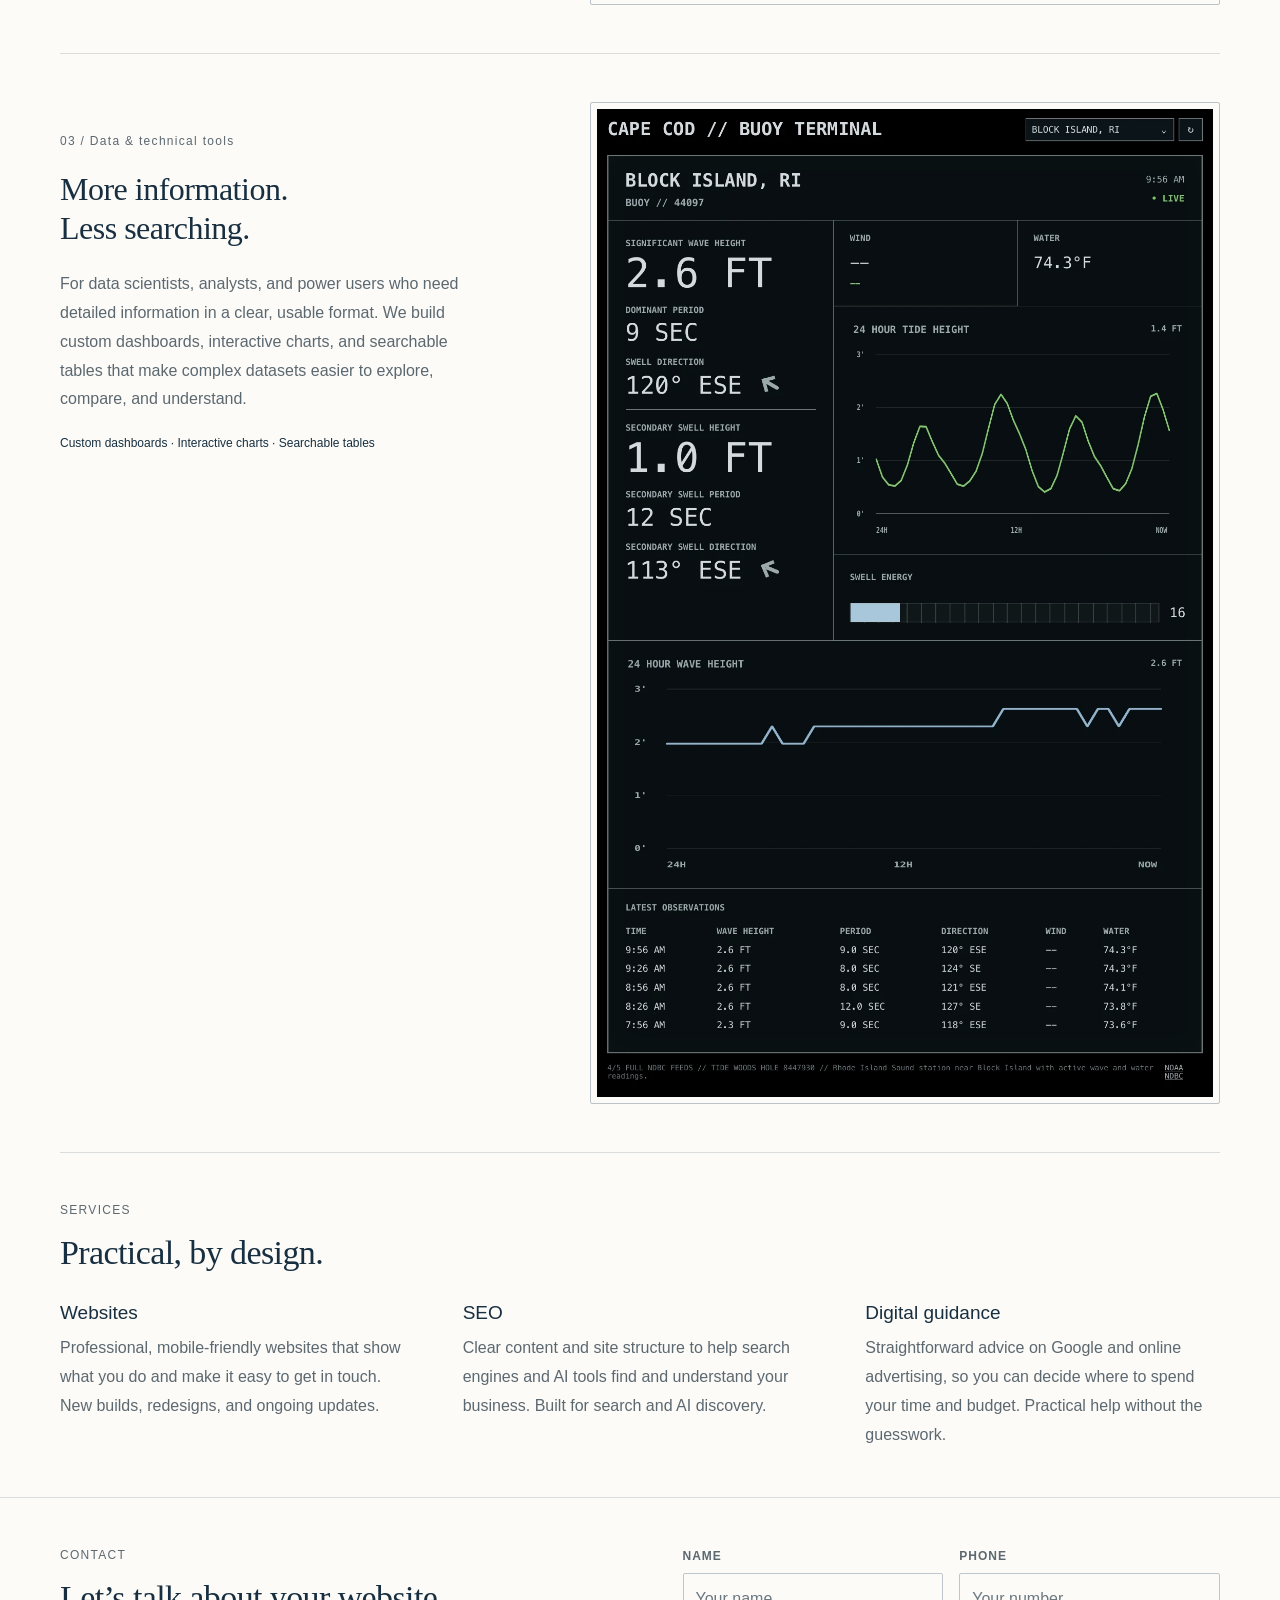
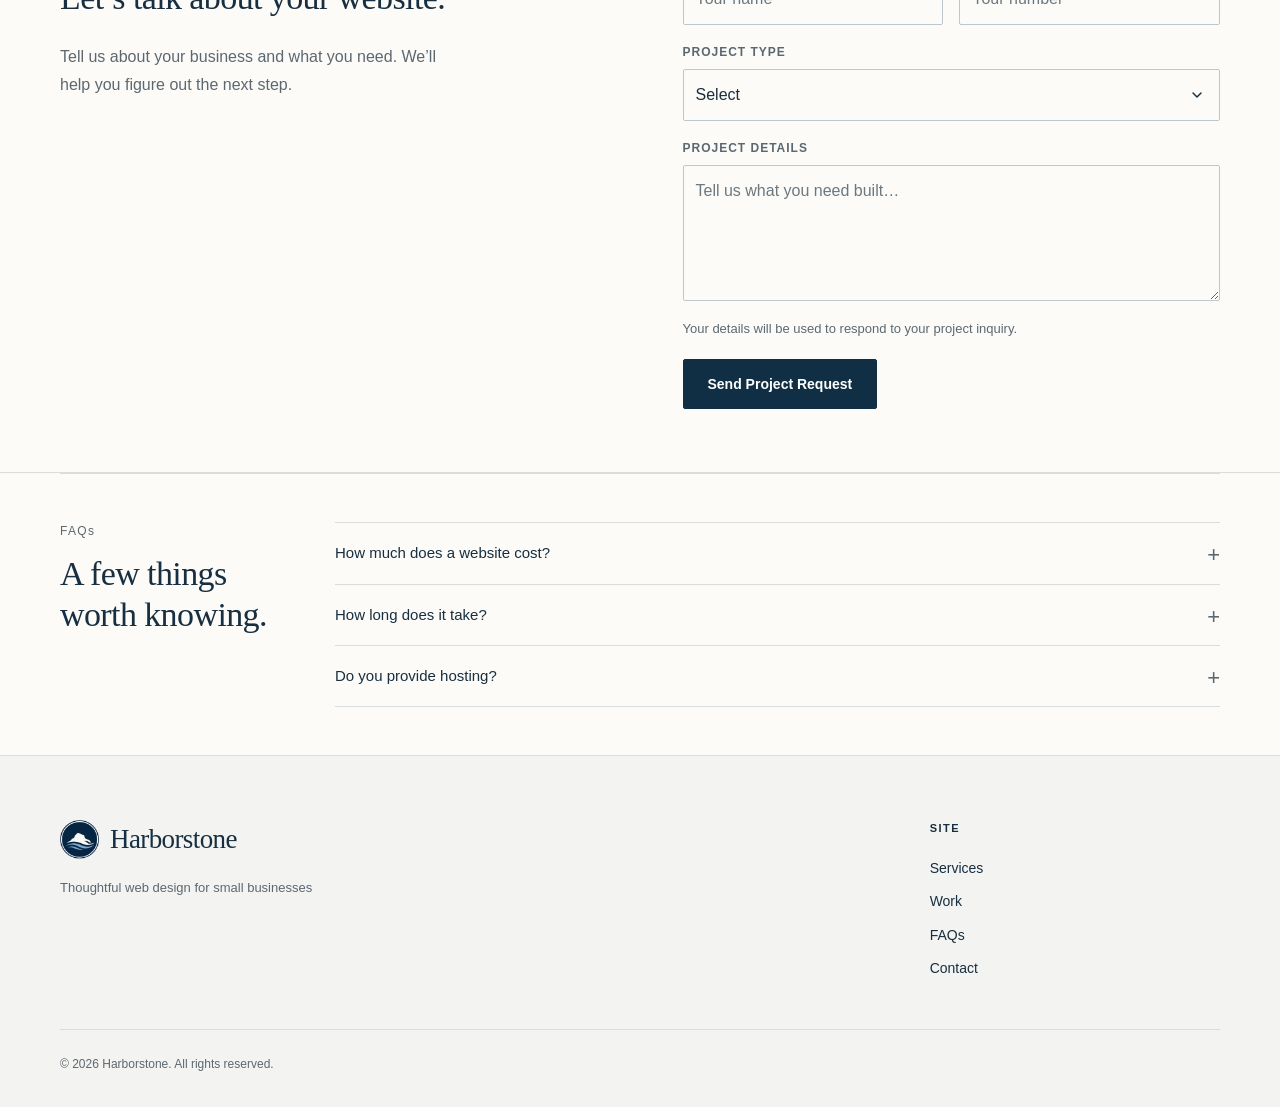
==== commit a6db251e: "Add files via upload" ====
--- a/index.html
+++ b/index.html
@@ -21,7 +21,7 @@
 <details><summary>How long does it take?</summary><p>Most websites are completed within 1–2 weeks. The final timeline depends on the project scope and timely delivery of your content and feedback.</p></details>
 <details><summary>Do you provide hosting?</summary><p>Yes. We provide website hosting through Cloudflare and handle the setup as part of the launch process.</p></details>
 </div></section>
-<section class="contact section" id="contact"><div class="wrap contact-grid"><div><h2>Let’s talk about<br> your website.</h2><p>Tell us about your business and what you need. We’ll help you figure out the next step.</p></div><form id="quote-form" action="https://formspree.io/f/mrpgnadj" method="post" novalidate><div class="form-pair"><label><span class="field-label">NAME</span><input aria-describedby="name-error" name="name" autocomplete="name" required placeholder="Your name"><span class="field-error" id="name-error" aria-live="polite"></span></label><label><span class="field-label">PHONE</span><input aria-describedby="phone-error" name="phone" type="tel" autocomplete="tel" required placeholder="Your number"><span class="field-error" id="phone-error" aria-live="polite"></span></label></div><label><span class="field-label">PROJECT TYPE</span><select aria-describedby="project_type-error" name="project_type" required><option value="" selected disabled>Select</option><option value="Website">Website</option><option value="SEO">SEO</option><option value="Marketing Campaign">Marketing Campaign</option><option value="Ad Campaign">Ad Campaign</option></select><span class="field-error" id="project_type-error" aria-live="polite"></span></label><label><span class="field-label">PROJECT DETAILS</span><textarea aria-describedby="project_details-error" name="project_details" rows="4" required placeholder="Tell us what you need built…"></textarea><span class="field-error" id="project_details-error" aria-live="polite"></span></label><p class="form-note" id="form-note">Your details will be used to respond to your project inquiry.</p><button class="button light" type="submit" id="submit-button">Send Project Request <span>↗</span></button><p id="form-status" role="status" aria-live="polite"></p></form></div></section></main>
+<section class="contact section" id="contact"><div class="wrap contact-grid"><div><h2>Let’s talk about<br> your website.</h2><p>Tell us about your business and what you need. We’ll help you figure out the next step.</p></div><form id="quote-form" action="https://formspree.io/f/mrpgnadj" method="post" novalidate><div class="form-pair"><label><span class="field-label">NAME</span><input aria-describedby="name-error" name="name" autocomplete="name" required placeholder="Your name"><span class="field-error" id="name-error" aria-live="polite"></span></label><label><span class="field-label">PHONE</span><input aria-describedby="phone-error" name="phone" type="tel" autocomplete="tel" required placeholder="Your number"><span class="field-error" id="phone-error" aria-live="polite"></span></label></div><label><span class="field-label">PROJECT TYPE</span><select aria-describedby="project_type-error" name="project_type" required><option value="" selected disabled>Select</option><option value="Website">Website</option><option value="SEO">SEO</option><option value="Marketing Campaign">Marketing Campaign</option><option value="Ad Campaign">Ad Campaign</option></select><span class="field-error" id="project_type-error" aria-live="polite"></span></label><label><span class="field-label">PROJECT DETAILS</span><textarea aria-describedby="project_details-error" name="project_details" rows="4" required placeholder="Tell us what you need built…"></textarea><span class="field-error" id="project_details-error" aria-live="polite"></span></label><p class="form-note" id="form-note">Your details will be used to respond to your project inquiry.</p><button class="button light" type="submit" id="submit-button">Send Project Request</button><p id="form-status" role="status" aria-live="polite"></p></form></div></section></main>
 <footer class="site-footer">
 <div class="wrap footer-grid">
  <div class="footer-brand">
--- a/styles.css
+++ b/styles.css
@@ -70,6 +70,9 @@
 #quote-form label{position:relative}
 #quote-form .field-error{position:absolute;top:100%;left:0;font-size:12px;line-height:17px;color:#8b3734}
 #quote-form [aria-invalid="true"]{border-color:#8b3734}
+#quote-form select{appearance:none;-webkit-appearance:none;height:52px;min-height:52px;padding:12px 42px 12px 12px;line-height:1.5;background-color:var(--paper);background-image:url("data:image/svg+xml,%3Csvg xmlns='http://www.w3.org/2000/svg' width='16' height='16' viewBox='0 0 16 16'%3E%3Cpath d='m4 6 4 4 4-4' fill='none' stroke='%23172f40' stroke-width='1.5' stroke-linecap='round' stroke-linejoin='round'/%3E%3C/svg%3E");background-repeat:no-repeat;background-position:right 14px center;background-size:16px;cursor:pointer}
+#submit-button{min-height:50px;padding:13px 24px;gap:0;line-height:1.5;text-align:center}
+#submit-button:disabled{opacity:.65;cursor:wait}
 @media(max-width:760px){
  #services{padding-block:36px}
  #services .services{grid-template-columns:1fr;gap:25px}
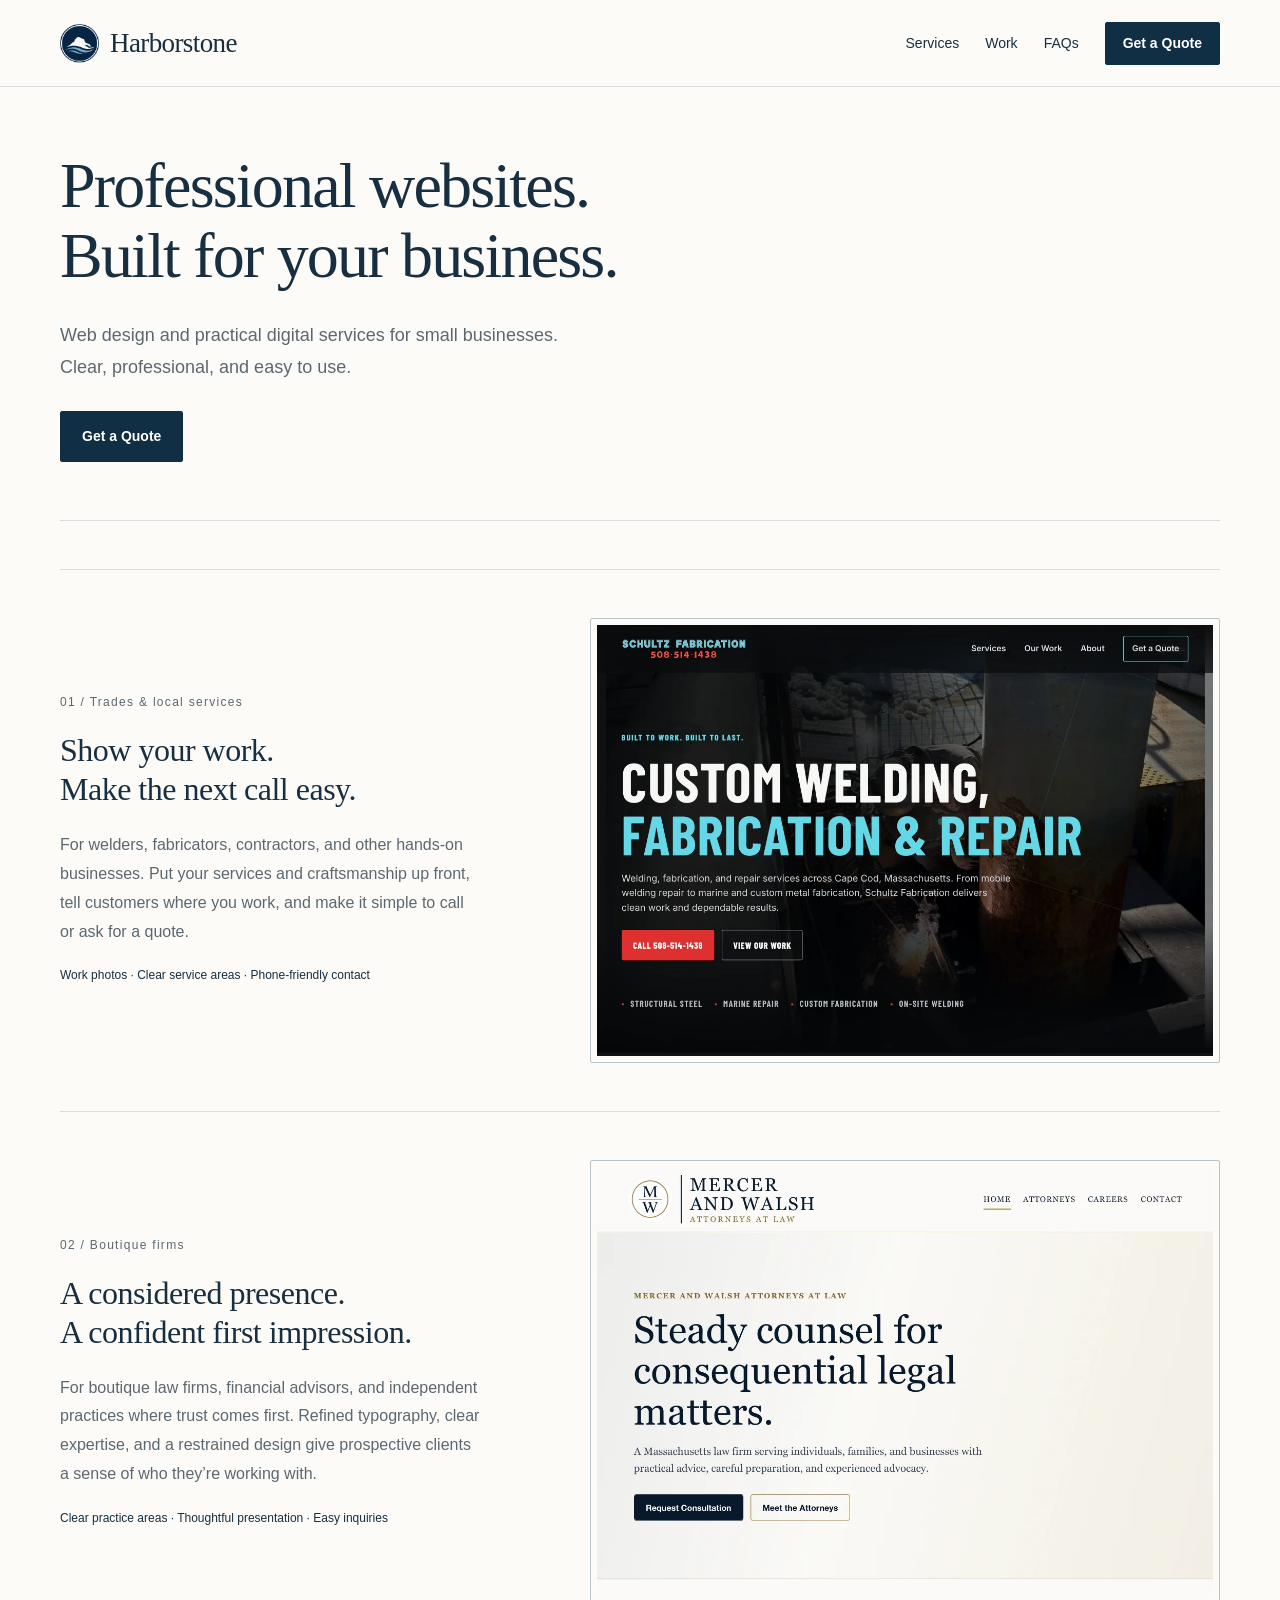
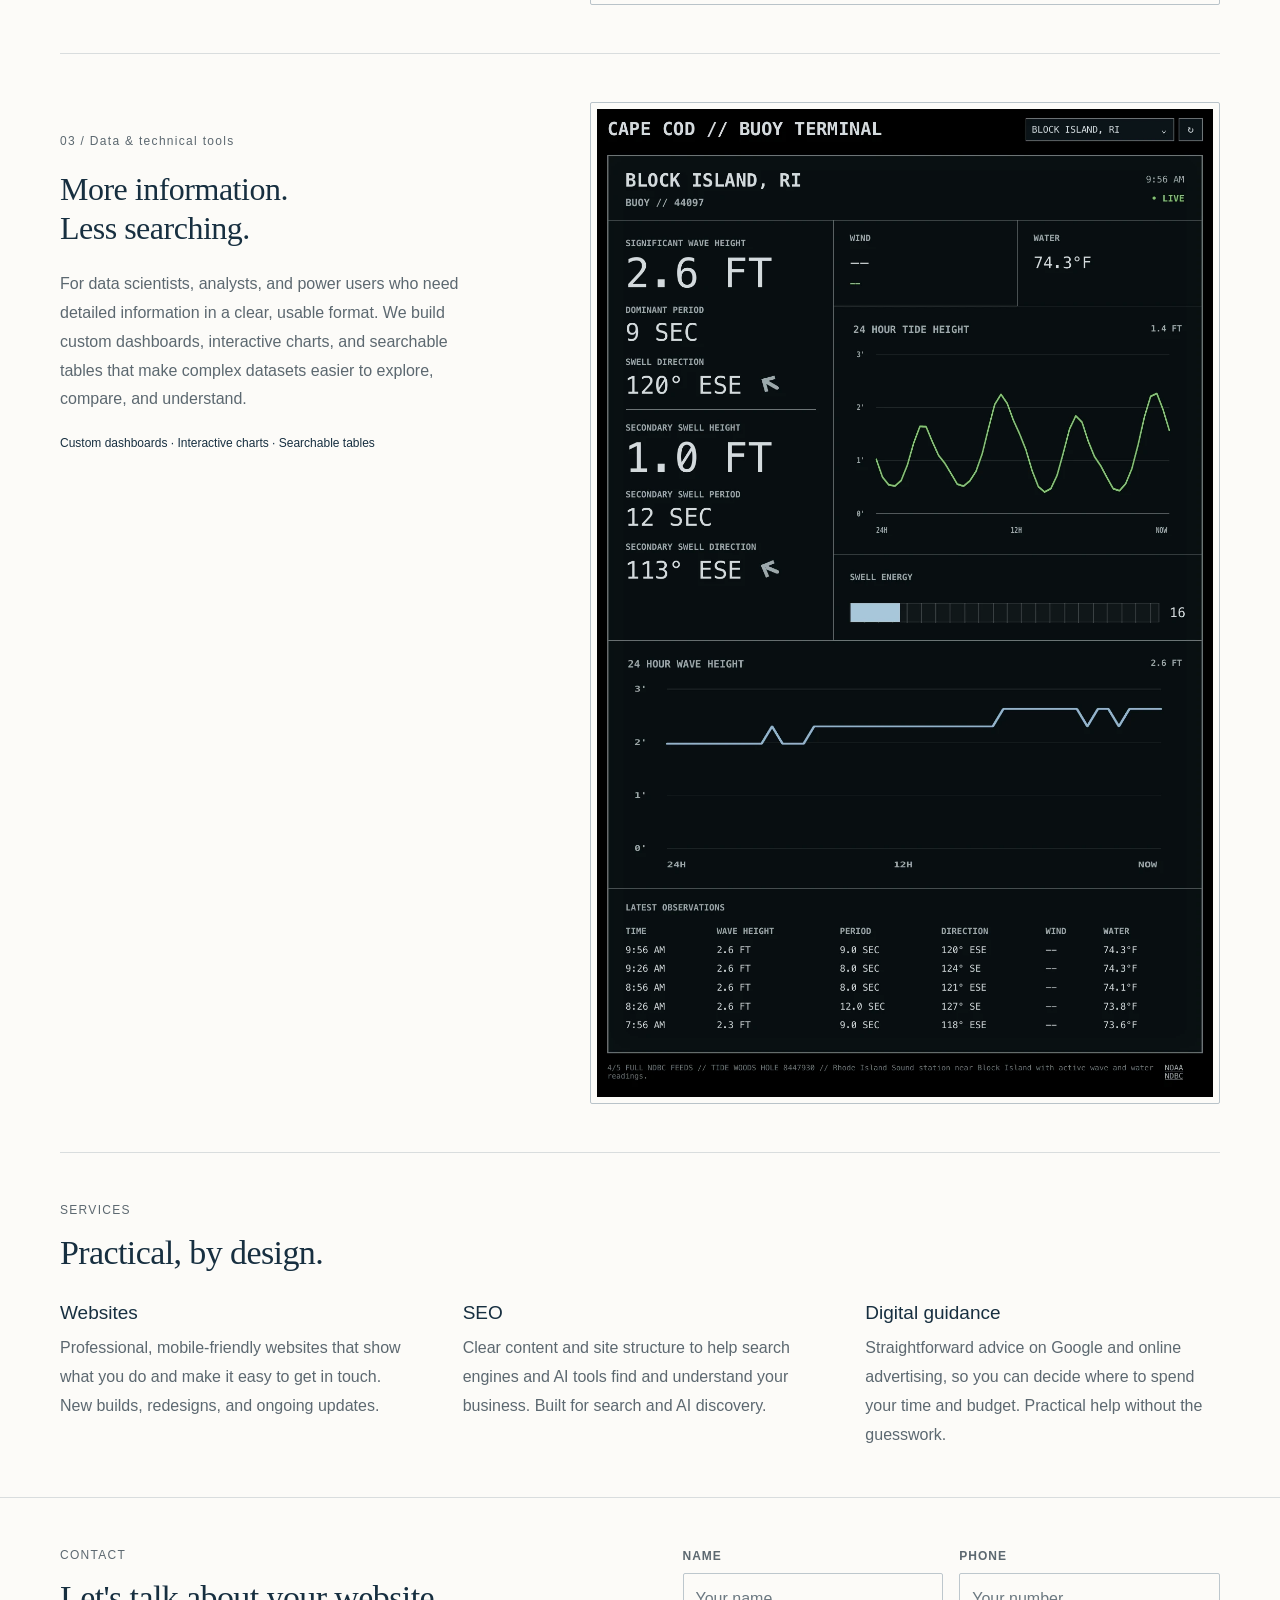
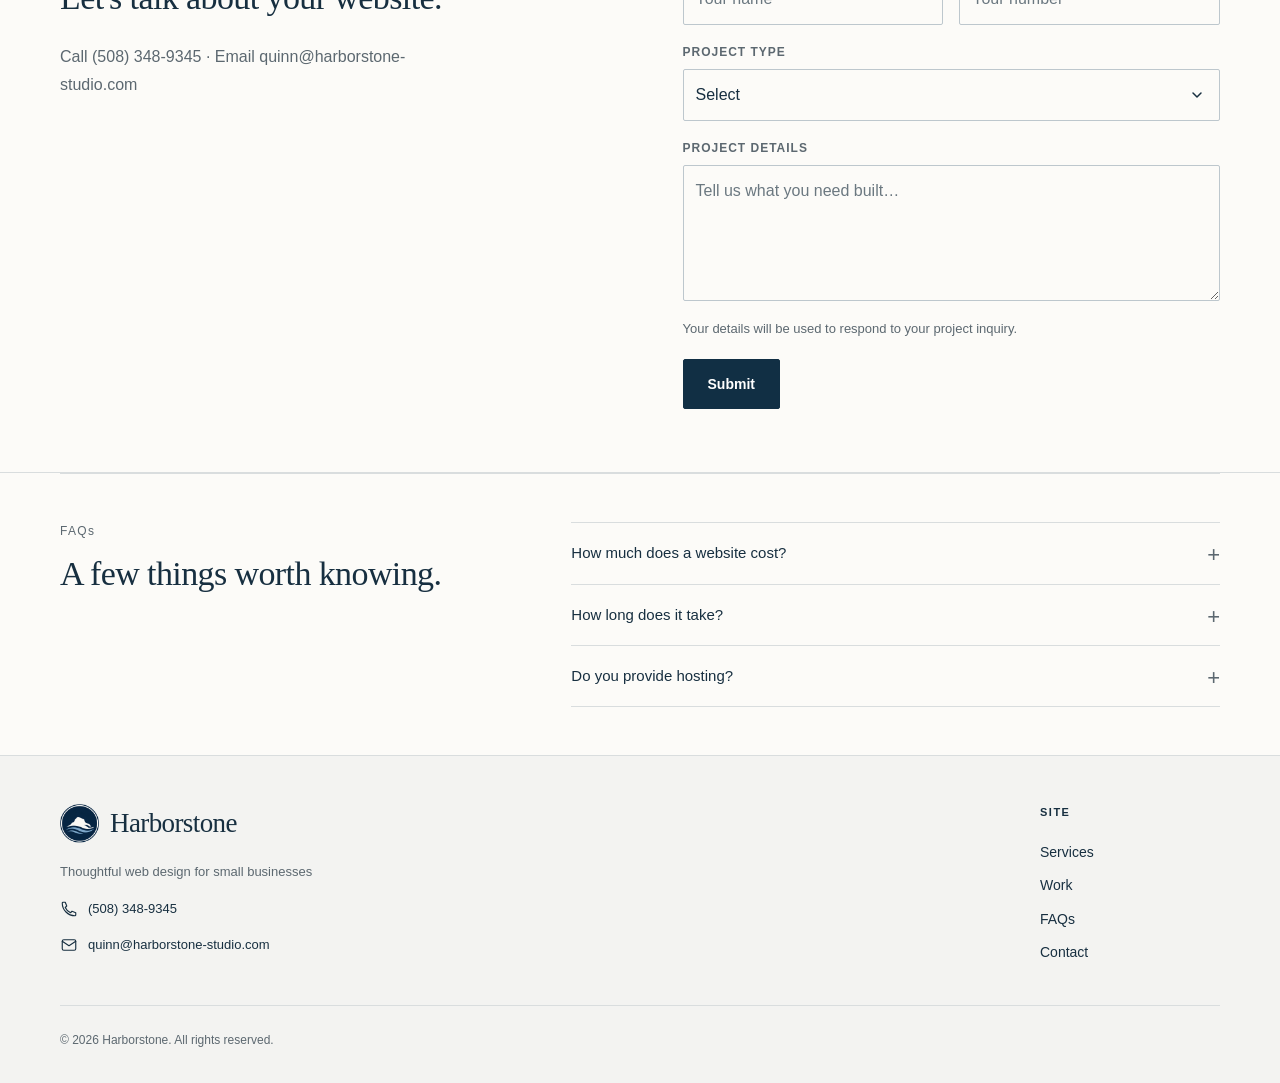
==== commit 27130731: "Add files via upload" ====
--- a/index.html
+++ b/index.html
@@ -2,13 +2,13 @@
 <html lang="en"><head><meta charset="utf-8"><meta name="viewport" content="width=device-width, initial-scale=1"><title>Harborstone | Websites built for local businesses</title><meta name="description" content="Professional, mobile-friendly websites for small businesses and local trades. Harborstone offers straightforward web design, local SEO foundations, and personal service."><meta name="theme-color" content="#102d42"><meta property="og:type" content="website"><meta property="og:title" content="Harborstone — Professional websites. Built for your business."><meta property="og:description" content="Practical web design and local-search guidance for small businesses. Built with care. Made to bring customers closer."><meta property="og:site_name" content="Harborstone"><link rel="icon" type="image/png" href="./favicon.png"><link rel="stylesheet" href="./styles.css"><script src="./app.js" defer></script><link rel="canonical" href="https://qforman-dev.github.io/Harborstone/"><meta property="og:url" content="https://qforman-dev.github.io/Harborstone/"><meta property="og:image" content="https://qforman-dev.github.io/Harborstone/assets/harborstone.png"><meta property="og:image:alt" content="Harborstone logo"><meta name="twitter:card" content="summary"><script type="application/ld+json">{"@context": "https://schema.org", "@type": "Organization", "name": "Harborstone", "url": "https://qforman-dev.github.io/Harborstone/", "logo": "https://qforman-dev.github.io/Harborstone/assets/harborstone.png", "description": "Web design agency offering professional websites and practical digital services for small businesses and local trades."}</script></head>
 <body><a class="skip" href="#main">Skip to content</a><header class="header"><div class="wrap nav"><a class="brand" href="./" aria-label="Harborstone home"><img src="./assets/harborstone.png" alt="" width="44" height="44"><span>Harborstone</span></a><button class="menu" aria-expanded="false" aria-controls="navigation">Menu <span>☰</span></button><nav id="navigation" aria-label="Main navigation"><a href="#services">Services</a><a href="#work">Work</a><a href="#faq">FAQs</a><a class="button small" href="#contact">Get a Quote <span>↗</span></a></nav></div></header>
 <main id="main"><section class="hero wrap"><h1>Professional websites.<br>Built for your business.</h1><p class="hero-description">Web design and practical digital services for small businesses. Clear, professional, and easy to use.</p><div class="actions"><a class="button" href="#contact">Get a Quote</a></div></section><section id="work" class="section wrap" aria-label="Website examples"><div class="portfolio-sections">
+<section class="portfolio-example" aria-labelledby="trades-title">
+<div class="portfolio-copy"><p class="eyebrow">01 / Trades &amp; local services</p><h3 id="trades-title">Show your work.<br>Make the next call easy.</h3><p>For welders, fabricators, contractors, and other hands-on businesses. Put your services and craftsmanship up front, tell customers where you work, and make it simple to call or ask for a quote.</p><p class="portfolio-detail">Work photos · Clear service areas · Phone-friendly contact</p></div>
+<figure><div class="project-image"><img src="./assets/welding-website.webp" width="1200" height="840" loading="lazy" alt="Welding and fabrication website with bold service headings, workshop photography, and a prominent call button"></div></figure>
+</section>
 <section class="portfolio-example" aria-labelledby="professional-title">
-<div class="portfolio-copy"><p class="eyebrow">01 / Boutique firms</p><h3 id="professional-title">A considered presence.<br>A confident first impression.</h3><p>For boutique law firms, financial advisors, and independent practices where trust comes first. Refined typography, clear expertise, and a restrained design give prospective clients a sense of who they’re working with.</p><p class="portfolio-detail">Clear practice areas · Thoughtful presentation · Easy inquiries</p></div>
+<div class="portfolio-copy"><p class="eyebrow">02 / Boutique firms</p><h3 id="professional-title">A considered presence.<br>A confident first impression.</h3><p>For boutique law firms, financial advisors, and independent practices where trust comes first. Refined typography, clear expertise, and a restrained design give prospective clients a sense of who they’re working with.</p><p class="portfolio-detail">Clear practice areas · Thoughtful presentation · Easy inquiries</p></div>
 <figure><div class="project-image"><img src="./assets/attorney-website.webp" width="1200" height="840" loading="lazy" alt="Legal services website with refined serif typography and a restrained cream and navy palette"></div></figure>
-</section>
-<section class="portfolio-example" aria-labelledby="trades-title">
-<div class="portfolio-copy"><p class="eyebrow">02 / Trades &amp; local services</p><h3 id="trades-title">Show your work.<br>Make the next call easy.</h3><p>For welders, fabricators, contractors, and other hands-on businesses. Put your services and craftsmanship up front, tell customers where you work, and make it simple to call or ask for a quote.</p><p class="portfolio-detail">Work photos · Clear service areas · Phone-friendly contact</p></div>
-<figure><div class="project-image"><img src="./assets/welding-website.webp" width="1200" height="840" loading="lazy" alt="Welding and fabrication website with bold service headings, workshop photography, and a prominent call button"></div></figure>
 </section>
 <section class="portfolio-example portfolio-example-data" aria-labelledby="data-title">
 <div class="portfolio-copy"><p class="eyebrow">03 / Data &amp; technical tools</p><h3 id="data-title">More information.<br>Less searching.</h3><p>For data scientists, analysts, and power users who need detailed information in a clear, usable format. We build custom dashboards, interactive charts, and searchable tables that make complex datasets easier to explore, compare, and understand.</p><p class="portfolio-detail">Custom dashboards · Interactive charts · Searchable tables</p></div>
@@ -17,16 +17,18 @@
 </div></section><section id="services" class="section wrap"><div class="section-head"><h2>What we do</h2></div><div class="services"><article><h3>Websites</h3><p>Professional, mobile-friendly websites that show what you do and make it easy to get in touch. New builds, redesigns, and ongoing updates.</p></article><article><h3>SEO</h3><p>Clear content and site structure to help search engines and AI tools find and understand your business. Built for search and AI discovery.</p></article><article><h3>Digital guidance</h3><p>Straightforward advice on Google and online advertising, so you can decide where to spend your time and budget. Practical help without the guesswork.</p></article></div></section>
 
 <section class="faq section wrap" id="faq"><div><h2>Questions</h2></div><div class="questions">
-<details><summary>How much does a website cost?</summary><p>The total project cost is $1,500, including $450 dedicated to advertising. We’ll confirm the scope of work and advertising plan with you before the project begins.</p></details>
+<details><summary>How much does a website cost?</summary><p>Most projects run between $800 - $1,800. We'll give you an exact quote after a quick conversation about what you need.</p></details>
 <details><summary>How long does it take?</summary><p>Most websites are completed within 1–2 weeks. The final timeline depends on the project scope and timely delivery of your content and feedback.</p></details>
 <details><summary>Do you provide hosting?</summary><p>Yes. We provide website hosting through Cloudflare and handle the setup as part of the launch process.</p></details>
 </div></section>
-<section class="contact section" id="contact"><div class="wrap contact-grid"><div><h2>Let’s talk about<br> your website.</h2><p>Tell us about your business and what you need. We’ll help you figure out the next step.</p></div><form id="quote-form" action="https://formspree.io/f/mrpgnadj" method="post" novalidate><div class="form-pair"><label><span class="field-label">NAME</span><input aria-describedby="name-error" name="name" autocomplete="name" required placeholder="Your name"><span class="field-error" id="name-error" aria-live="polite"></span></label><label><span class="field-label">PHONE</span><input aria-describedby="phone-error" name="phone" type="tel" autocomplete="tel" required placeholder="Your number"><span class="field-error" id="phone-error" aria-live="polite"></span></label></div><label><span class="field-label">PROJECT TYPE</span><select aria-describedby="project_type-error" name="project_type" required><option value="" selected disabled>Select</option><option value="Website">Website</option><option value="SEO">SEO</option><option value="Marketing Campaign">Marketing Campaign</option><option value="Ad Campaign">Ad Campaign</option></select><span class="field-error" id="project_type-error" aria-live="polite"></span></label><label><span class="field-label">PROJECT DETAILS</span><textarea aria-describedby="project_details-error" name="project_details" rows="4" required placeholder="Tell us what you need built…"></textarea><span class="field-error" id="project_details-error" aria-live="polite"></span></label><p class="form-note" id="form-note">Your details will be used to respond to your project inquiry.</p><button class="button light" type="submit" id="submit-button">Send Project Request</button><p id="form-status" role="status" aria-live="polite"></p></form></div></section></main>
+<section class="contact section" id="contact"><div class="wrap contact-grid"><div><h2>Let's talk about your website.</h2><p>Call <a href="tel:+15083489345">(508) 348-9345</a> · Email <a href="mailto:quinn@harborstone-studio.com">quinn@harborstone-studio.com</a></p></div><form id="quote-form" action="https://formspree.io/f/mrpgnadj" method="post" novalidate><div class="form-pair"><label><span class="field-label">NAME</span><input aria-describedby="name-error" name="name" autocomplete="name" required placeholder="Your name"><span class="field-error" id="name-error" aria-live="polite"></span></label><label><span class="field-label">PHONE</span><input aria-describedby="phone-error" name="phone" type="tel" autocomplete="tel" required placeholder="Your number"><span class="field-error" id="phone-error" aria-live="polite"></span></label></div><label><span class="field-label">PROJECT TYPE</span><select aria-describedby="project_type-error" name="project_type" required><option value="" selected disabled>Select</option><option value="Website">Website</option><option value="SEO">SEO</option><option value="Marketing Campaign">Marketing Campaign</option><option value="Ad Campaign">Ad Campaign</option></select><span class="field-error" id="project_type-error" aria-live="polite"></span></label><label><span class="field-label">PROJECT DETAILS</span><textarea aria-describedby="project_details-error" name="project_details" rows="4" required placeholder="Tell us what you need built…"></textarea><span class="field-error" id="project_details-error" aria-live="polite"></span></label><p class="form-note" id="form-note">Your details will be used to respond to your project inquiry.</p><button class="button light" type="submit" id="submit-button">Submit</button><p id="form-status" role="status" aria-live="polite"></p></form></div></section></main>
 <footer class="site-footer">
 <div class="wrap footer-grid">
  <div class="footer-brand">
   <a class="brand" href="./" aria-label="Harborstone home"><img src="./assets/harborstone.png" alt="" width="40" height="40"><span>Harborstone</span></a>
   <p class="footer-tagline">Thoughtful web design for small businesses</p>
+  <p class="footer-phone"><a href="tel:+15083489345"><svg viewBox="0 0 24 24" width="18" height="18" fill="none" stroke="currentColor" stroke-width="1.5" stroke-linecap="round" stroke-linejoin="round" aria-hidden="true"><path d="M7 3H4a1 1 0 0 0-1 1c0 9.4 7.6 17 17 17a1 1 0 0 0 1-1v-3l-5-2-2 2a14 14 0 0 1-7-7l2-2-2-5Z"/></svg><span>(508) 348-9345</span></a></p>
+  <p class="footer-email"><a href="mailto:quinn@harborstone-studio.com"><svg viewBox="0 0 24 24" width="18" height="18" fill="none" stroke="currentColor" stroke-width="1.5" stroke-linecap="round" stroke-linejoin="round" aria-hidden="true"><rect x="3" y="5" width="18" height="14" rx="2"/><path d="m3 7 9 6 9-6"/></svg><span>quinn@harborstone-studio.com</span></a></p>
  </div>
  <nav class="footer-column" aria-labelledby="footer-site-title">
   <h2 id="footer-site-title">Site</h2>
--- a/styles.css
+++ b/styles.css
@@ -80,10 +80,12 @@
 
 /* Footer: existing cream and navy, with a quieter surface and clear link groups. */
 .site-footer{background:color-mix(in srgb,var(--paper) 96%,var(--ink));border-top:1px solid var(--border);padding:64px 0 32px}
-.footer-grid{display:grid;grid-template-columns:minmax(0,1fr) minmax(160px,.35fr);gap:40px;padding-bottom:48px}
+.footer-grid{display:grid;grid-template-columns:minmax(0,1fr) minmax(0,1fr);gap:48px;padding-bottom:40px}
 .footer-brand .brand{margin-bottom:18px}
 .footer-brand p{font-size:13px;line-height:1.7;margin:0;color:var(--muted)}
 .footer-brand .footer-location{margin-top:12px}
+.footer-brand .footer-phone{margin-top:12px}
+.contact-phone a{color:var(--ink);white-space:nowrap;text-decoration:underline;text-underline-offset:4px}
 .footer-column{display:flex;flex-direction:column;align-items:flex-start;gap:9px;font-size:14px;min-width:0}
 .footer-column h2{font-family:Arial,Helvetica,sans-serif;font-size:11px;line-height:1.5;font-weight:600;letter-spacing:1.5px;text-transform:uppercase;margin:0 0 10px}
 .footer-legal{display:flex;justify-content:space-between;align-items:center;gap:20px;border-top:1px solid var(--border);padding-top:24px;font-size:12px;color:var(--muted)}
@@ -91,3 +93,19 @@
 .site-footer a{transition:color .16s}
 @media(max-width:1000px){.footer-grid{grid-template-columns:repeat(2,minmax(0,1fr));gap:36px 48px}}
 @media(max-width:600px){.site-footer{padding-top:48px}.footer-grid{grid-template-columns:1fr;gap:32px;padding-bottom:36px}.footer-legal{flex-direction:column;text-align:center;gap:12px}.footer-legal nav{justify-content:center}}
+
+/* Balance the closing sections without changing the hero or brand styling. */
+#faq{grid-template-columns:minmax(0,1fr) minmax(0,1.4fr);gap:48px;padding-block:48px;align-items:start}
+#faq h2{max-width:390px}
+.site-footer{padding-top:48px}
+@media(max-width:760px){#faq{display:block;padding-block:36px}#faq>div:first-child{margin-bottom:26px}}
+
+.contact-email a{color:var(--ink);overflow-wrap:anywhere;text-decoration:underline;text-underline-offset:4px}
+.footer-brand .footer-email{margin-top:6px;overflow-wrap:anywhere}
+
+/* Anchor the footer groups across the container and keep contact rows readable. */
+@media(min-width:761px){.footer-grid{grid-template-columns:minmax(0,1fr) 180px;column-gap:64px}}
+.footer-phone a,.footer-email a{display:inline-flex;align-items:center;gap:10px;min-height:28px;max-width:100%;color:var(--ink)}
+.footer-phone svg,.footer-email svg{flex:none}
+.footer-email a span{min-width:0;overflow-wrap:anywhere}
+@media(max-width:600px){.footer-column{gap:8px}.footer-column h2{margin-bottom:0}.footer-grid{padding-bottom:48px}.footer-legal{padding-top:28px}}
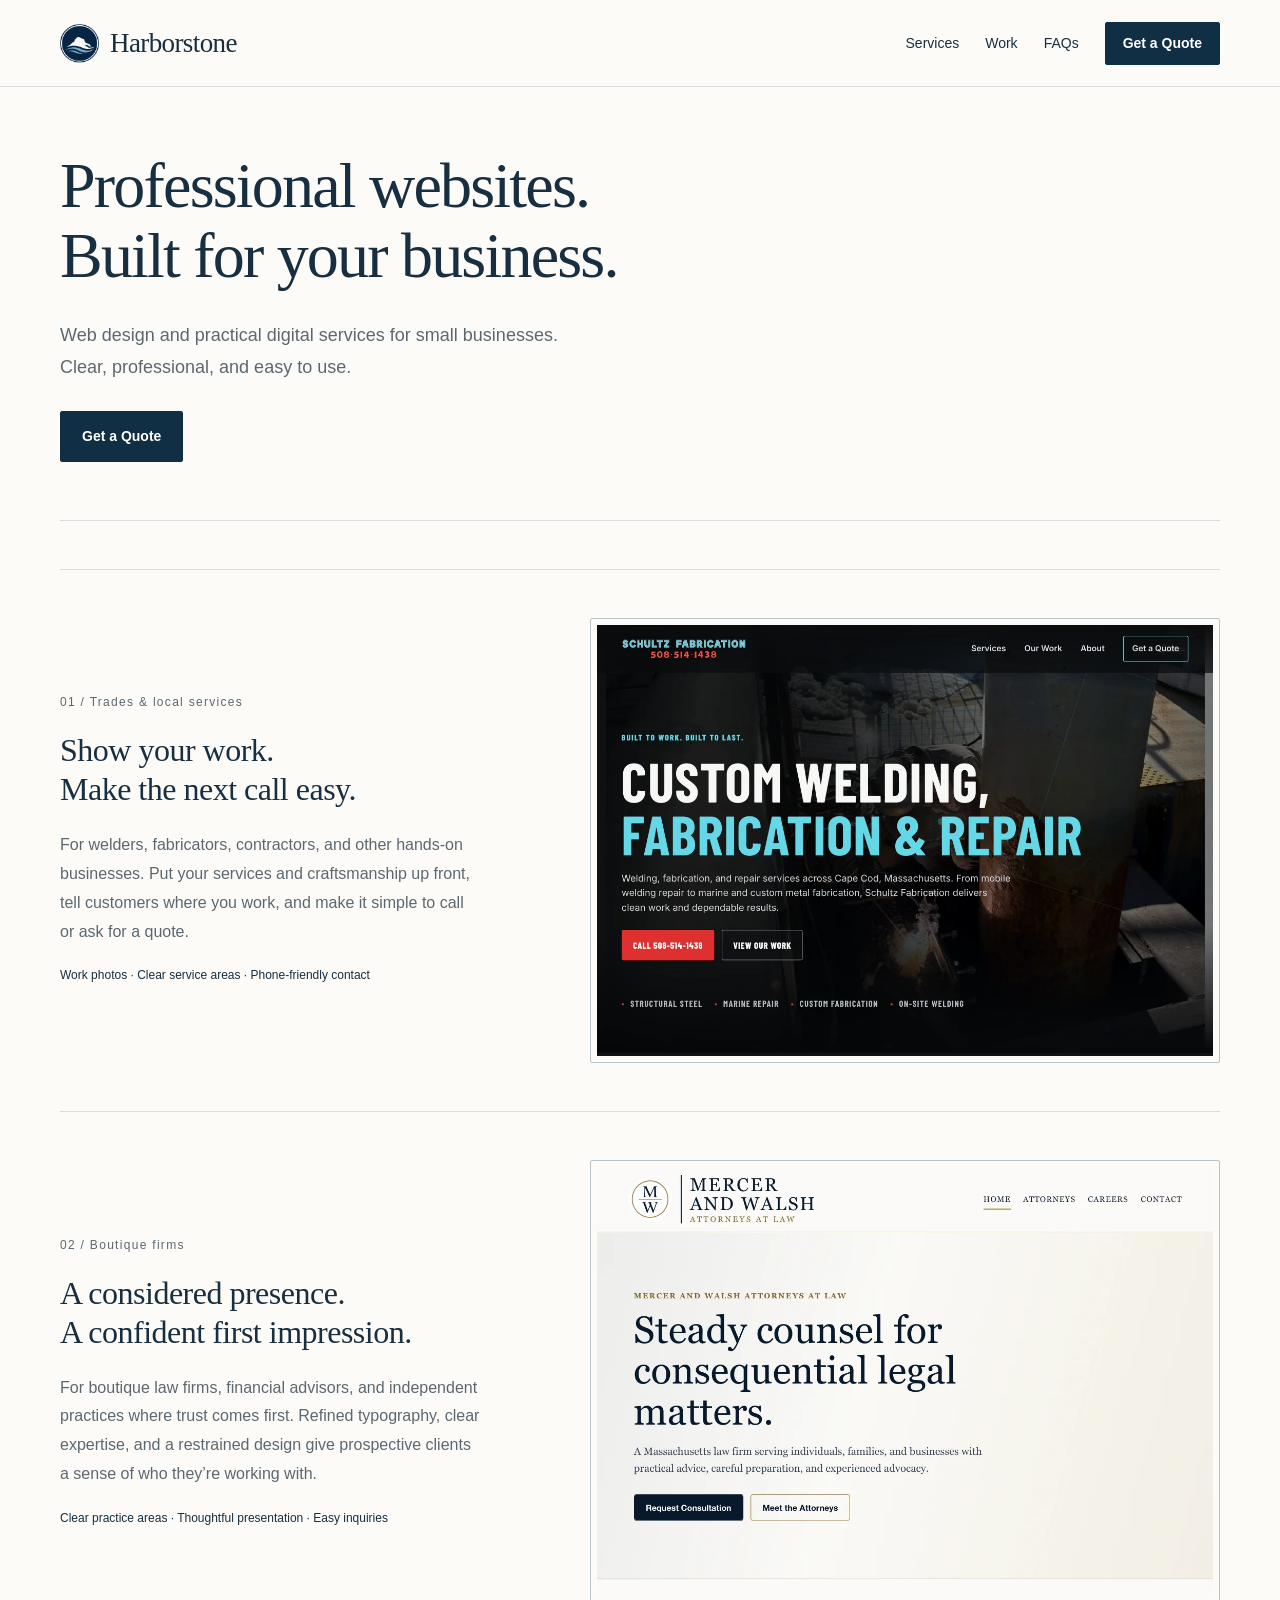
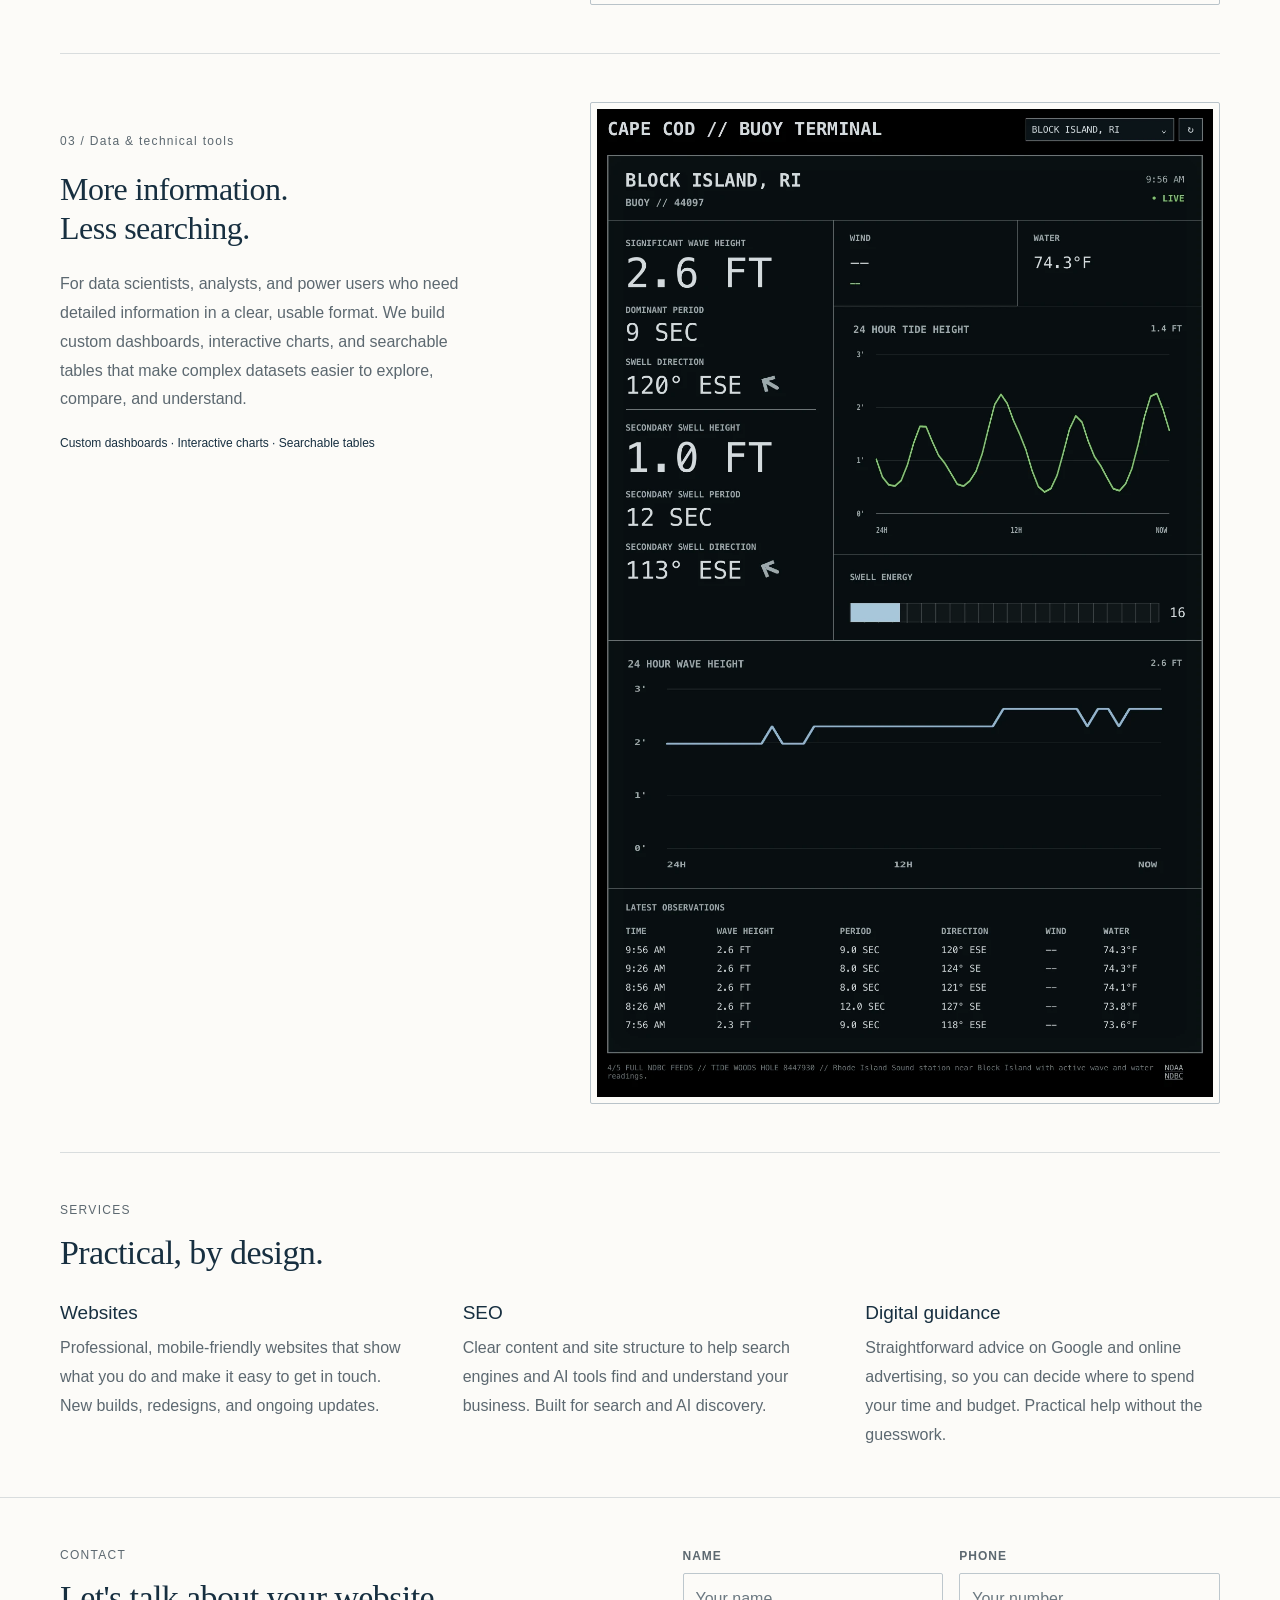
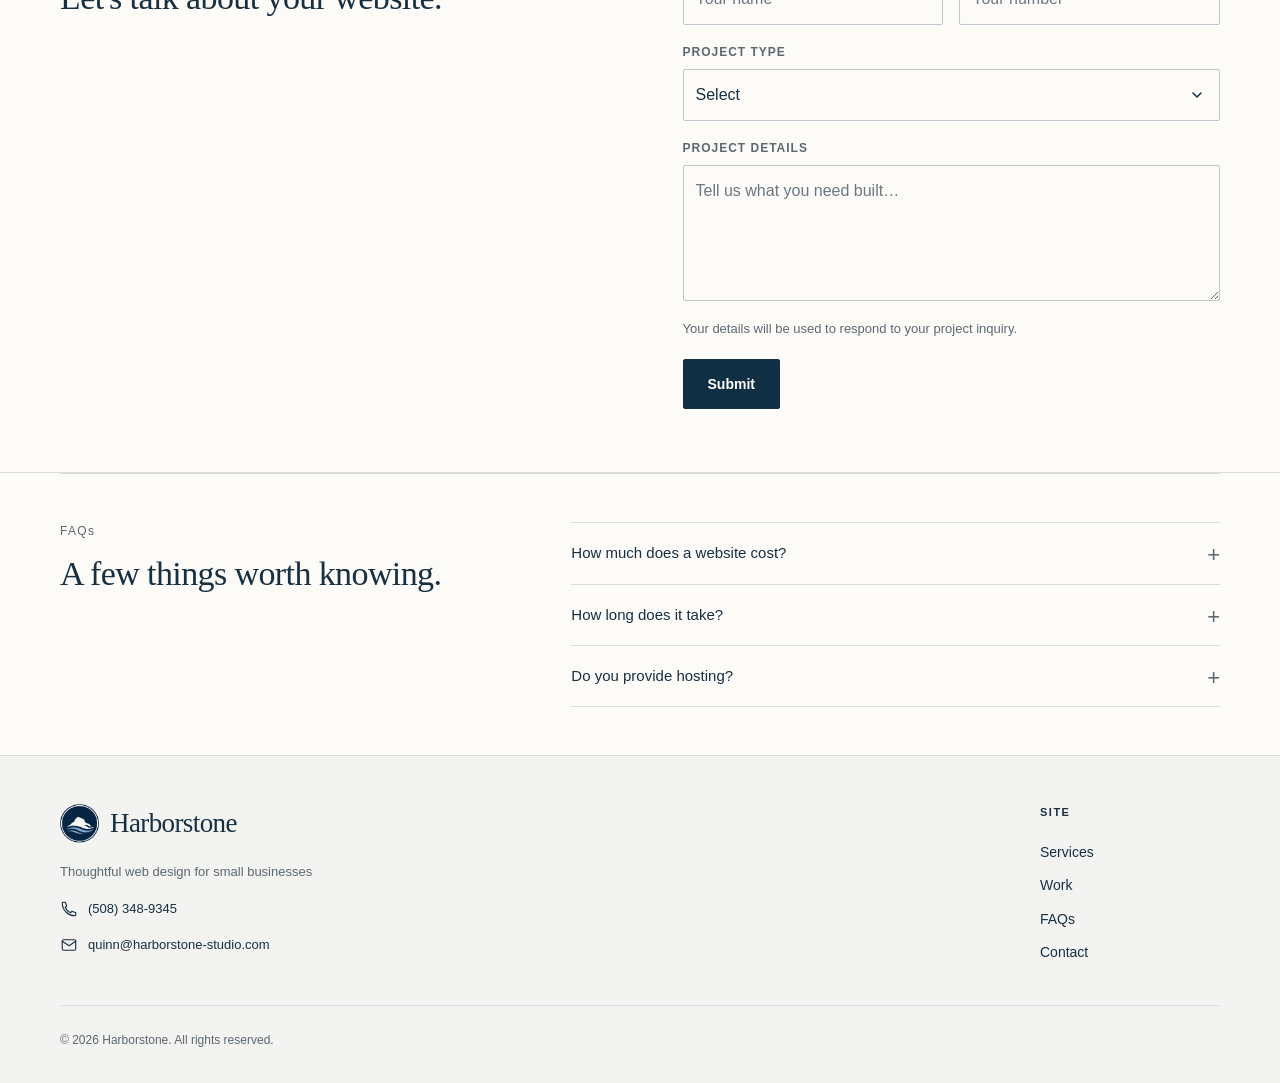
==== commit bf7c4e45: "Add files via upload" ====
--- a/index.html
+++ b/index.html
@@ -21,7 +21,7 @@
 <details><summary>How long does it take?</summary><p>Most websites are completed within 1–2 weeks. The final timeline depends on the project scope and timely delivery of your content and feedback.</p></details>
 <details><summary>Do you provide hosting?</summary><p>Yes. We provide website hosting through Cloudflare and handle the setup as part of the launch process.</p></details>
 </div></section>
-<section class="contact section" id="contact"><div class="wrap contact-grid"><div><h2>Let's talk about your website.</h2><p>Call <a href="tel:+15083489345">(508) 348-9345</a> · Email <a href="mailto:quinn@harborstone-studio.com">quinn@harborstone-studio.com</a></p></div><form id="quote-form" action="https://formspree.io/f/mrpgnadj" method="post" novalidate><div class="form-pair"><label><span class="field-label">NAME</span><input aria-describedby="name-error" name="name" autocomplete="name" required placeholder="Your name"><span class="field-error" id="name-error" aria-live="polite"></span></label><label><span class="field-label">PHONE</span><input aria-describedby="phone-error" name="phone" type="tel" autocomplete="tel" required placeholder="Your number"><span class="field-error" id="phone-error" aria-live="polite"></span></label></div><label><span class="field-label">PROJECT TYPE</span><select aria-describedby="project_type-error" name="project_type" required><option value="" selected disabled>Select</option><option value="Website">Website</option><option value="SEO">SEO</option><option value="Marketing Campaign">Marketing Campaign</option><option value="Ad Campaign">Ad Campaign</option></select><span class="field-error" id="project_type-error" aria-live="polite"></span></label><label><span class="field-label">PROJECT DETAILS</span><textarea aria-describedby="project_details-error" name="project_details" rows="4" required placeholder="Tell us what you need built…"></textarea><span class="field-error" id="project_details-error" aria-live="polite"></span></label><p class="form-note" id="form-note">Your details will be used to respond to your project inquiry.</p><button class="button light" type="submit" id="submit-button">Submit</button><p id="form-status" role="status" aria-live="polite"></p></form></div></section></main>
+<section class="contact section" id="contact"><div class="wrap contact-grid"><div><h2>Let's talk about your website.</h2></div><form id="quote-form" action="https://formspree.io/f/mrpgnadj" method="post" novalidate><div class="form-pair"><label><span class="field-label">NAME</span><input aria-describedby="name-error" name="name" autocomplete="name" required placeholder="Your name"><span class="field-error" id="name-error" aria-live="polite"></span></label><label><span class="field-label">PHONE</span><input aria-describedby="phone-error" name="phone" type="tel" autocomplete="tel" required placeholder="Your number"><span class="field-error" id="phone-error" aria-live="polite"></span></label></div><label><span class="field-label">PROJECT TYPE</span><select aria-describedby="project_type-error" name="project_type" required><option value="" selected disabled>Select</option><option value="Website">Website</option><option value="SEO">SEO</option><option value="Marketing Campaign">Marketing Campaign</option><option value="Ad Campaign">Ad Campaign</option></select><span class="field-error" id="project_type-error" aria-live="polite"></span></label><label><span class="field-label">PROJECT DETAILS</span><textarea aria-describedby="project_details-error" name="project_details" rows="4" required placeholder="Tell us what you need built…"></textarea><span class="field-error" id="project_details-error" aria-live="polite"></span></label><p class="form-note" id="form-note">Your details will be used to respond to your project inquiry.</p><button class="button light" type="submit" id="submit-button">Submit</button><p id="form-status" role="status" aria-live="polite"></p></form></div></section></main>
 <footer class="site-footer">
 <div class="wrap footer-grid">
  <div class="footer-brand">
